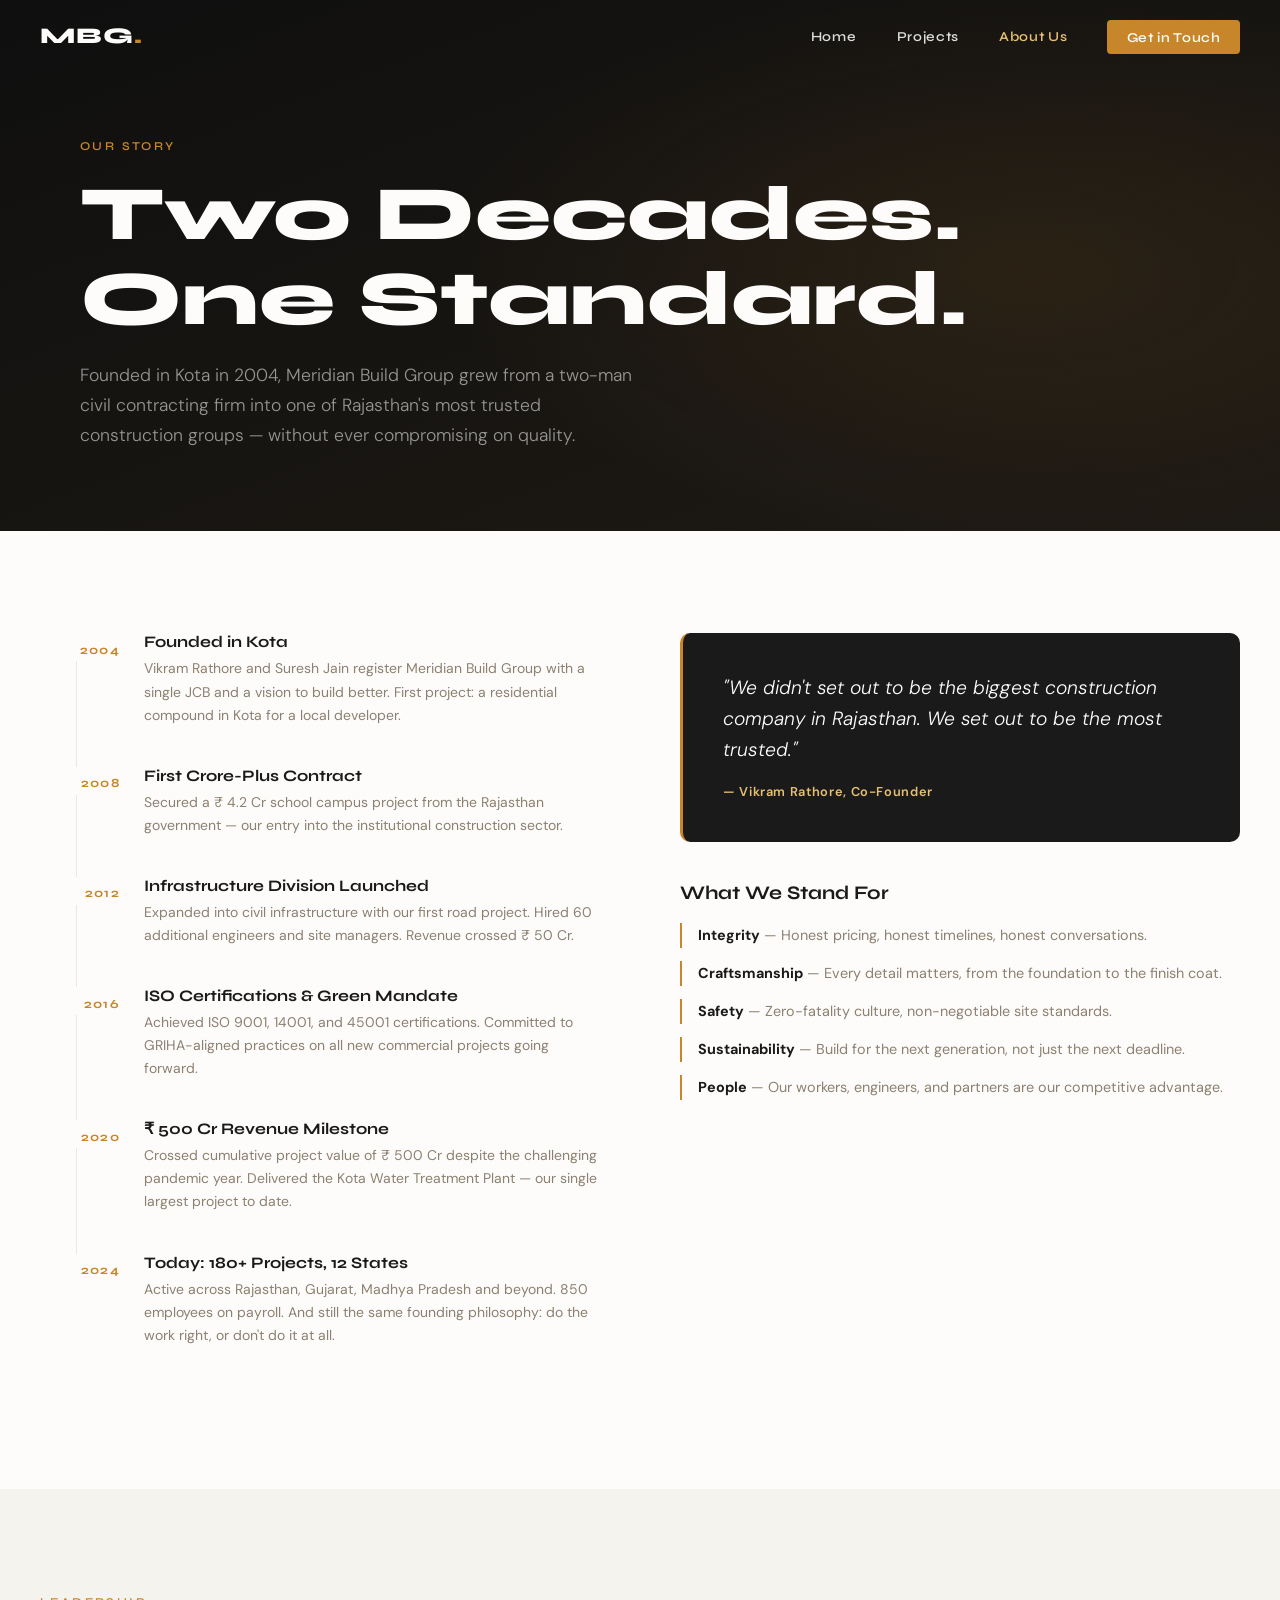
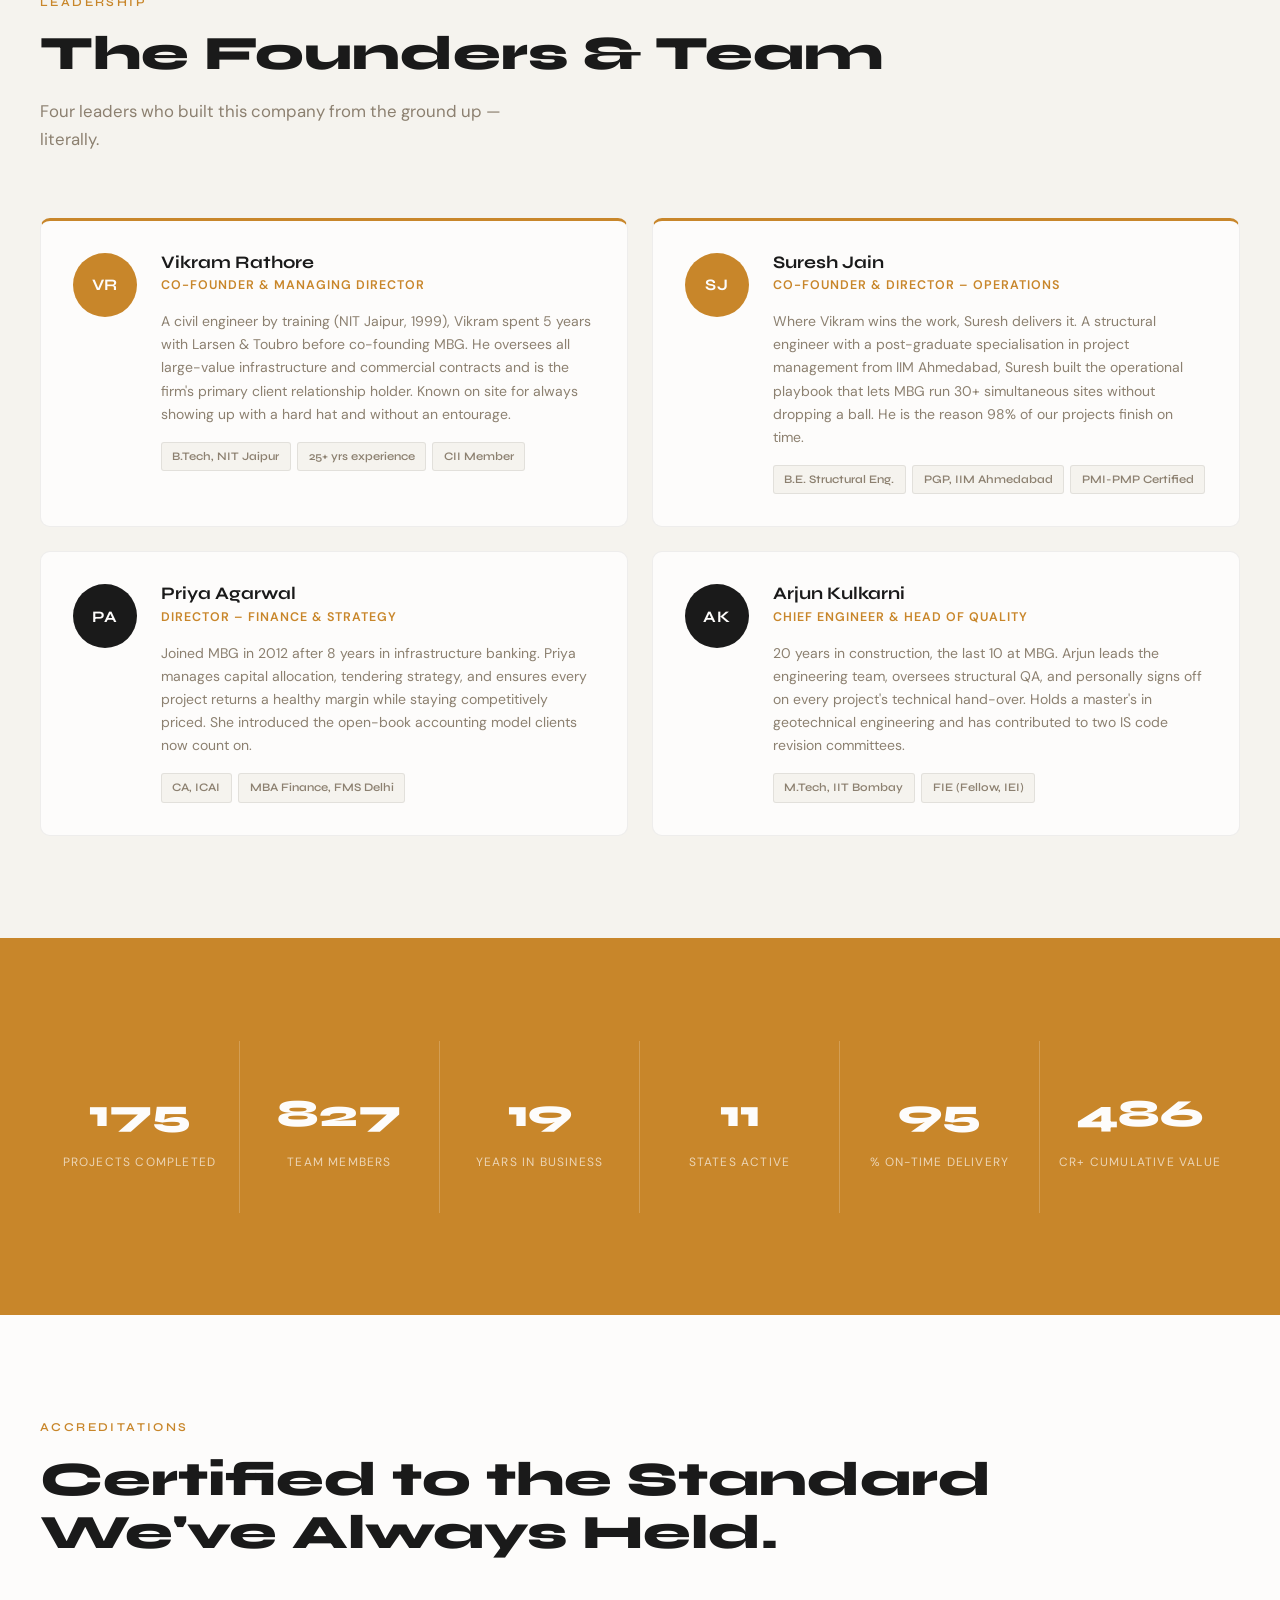
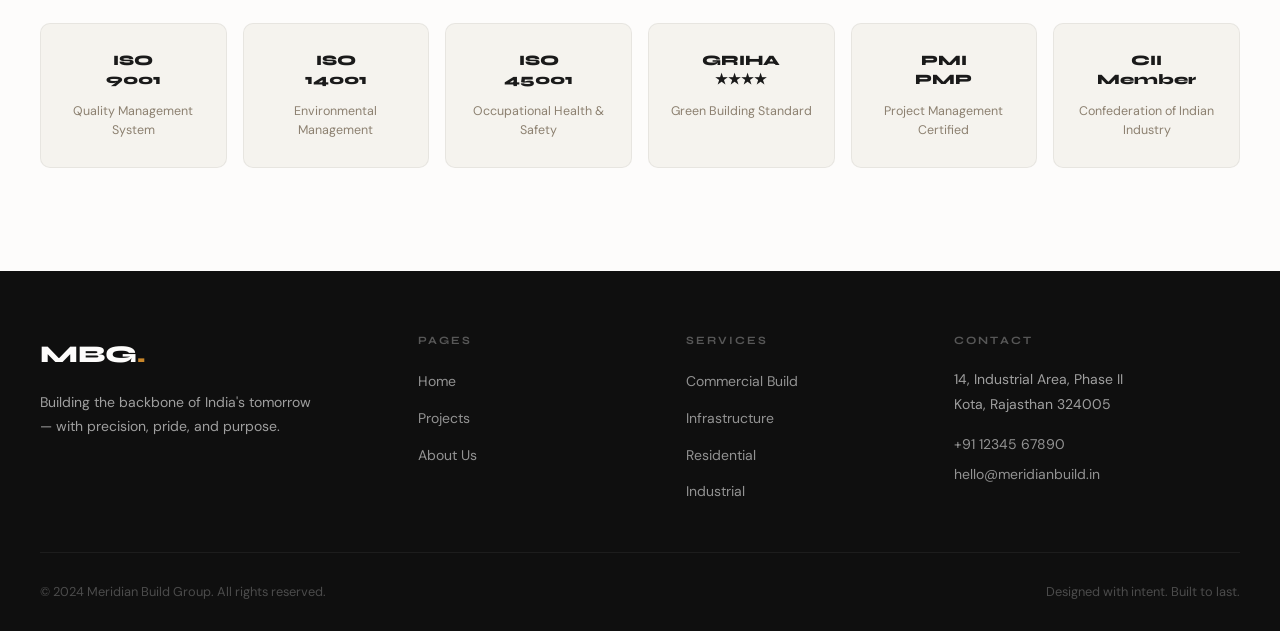
==== about.html @ 08bdb29d "initial commit" ====
<!DOCTYPE html>
<html lang="en">
<head>
  <meta charset="UTF-8" />
  <meta name="viewport" content="width=device-width, initial-scale=1.0" />
  <title>About Us — Meridian Build Group</title>
  <meta name="description" content="The story behind Meridian Build Group — our founders, our values, and two decades of building India's future." />
  <link rel="preconnect" href="https://fonts.googleapis.com">
  <link href="https://fonts.googleapis.com/css2?family=Syne:wght@400;600;700;800&family=DM+Sans:ital,wght@0,300;0,400;0,500;1,300&display=swap" rel="stylesheet">
  <link rel="stylesheet" href="css/style.css" />
</head>
<body>

  <!-- NAV -->
  <nav class="nav" id="nav">
    <a href="index.html" class="nav__logo">MBG<span>.</span></a>
    <button class="nav__toggle" id="navToggle" aria-label="Toggle menu">
      <span></span><span></span>
    </button>
    <ul class="nav__links" id="navLinks">
      <li><a href="index.html">Home</a></li>
      <li><a href="projects.html">Projects</a></li>
      <li><a href="about.html" class="active">About Us</a></li>
      <li><a href="index.html#contact" class="nav__cta">Get in Touch</a></li>
    </ul>
  </nav>

  <!-- PAGE HERO -->
  <section class="page-hero page-hero--about">
    <div class="container">
      <p class="page-hero__eyebrow">Our Story</p>
      <h1 class="page-hero__title">Two Decades.<br>One Standard.</h1>
      <p class="page-hero__sub">Founded in Kota in 2004, Meridian Build Group grew from a two-man civil contracting firm into one of Rajasthan's most trusted construction groups — without ever compromising on quality.</p>
    </div>
    <div class="page-hero__bg"></div>
  </section>

  <!-- STORY -->
  <section class="story section">
    <div class="container">
      <div class="story__inner">
        <div class="story__timeline">
          <div class="timeline-item">
            <div class="timeline-item__year">2004</div>
            <div class="timeline-item__content">
              <h4>Founded in Kota</h4>
              <p>Vikram Rathore and Suresh Jain register Meridian Build Group with a single JCB and a vision to build better. First project: a residential compound in Kota for a local developer.</p>
            </div>
          </div>
          <div class="timeline-item">
            <div class="timeline-item__year">2008</div>
            <div class="timeline-item__content">
              <h4>First Crore-Plus Contract</h4>
              <p>Secured a ₹ 4.2 Cr school campus project from the Rajasthan government — our entry into the institutional construction sector.</p>
            </div>
          </div>
          <div class="timeline-item">
            <div class="timeline-item__year">2012</div>
            <div class="timeline-item__content">
              <h4>Infrastructure Division Launched</h4>
              <p>Expanded into civil infrastructure with our first road project. Hired 60 additional engineers and site managers. Revenue crossed ₹ 50 Cr.</p>
            </div>
          </div>
          <div class="timeline-item">
            <div class="timeline-item__year">2016</div>
            <div class="timeline-item__content">
              <h4>ISO Certifications & Green Mandate</h4>
              <p>Achieved ISO 9001, 14001, and 45001 certifications. Committed to GRIHA-aligned practices on all new commercial projects going forward.</p>
            </div>
          </div>
          <div class="timeline-item">
            <div class="timeline-item__year">2020</div>
            <div class="timeline-item__content">
              <h4>₹ 500 Cr Revenue Milestone</h4>
              <p>Crossed cumulative project value of ₹ 500 Cr despite the challenging pandemic year. Delivered the Kota Water Treatment Plant — our single largest project to date.</p>
            </div>
          </div>
          <div class="timeline-item">
            <div class="timeline-item__year">2024</div>
            <div class="timeline-item__content">
              <h4>Today: 180+ Projects, 12 States</h4>
              <p>Active across Rajasthan, Gujarat, Madhya Pradesh and beyond. 850 employees on payroll. And still the same founding philosophy: do the work right, or don't do it at all.</p>
            </div>
          </div>
        </div>
        <div class="story__pull">
          <blockquote>
            "We didn't set out to be the biggest construction company in Rajasthan. We set out to be the most trusted."
            <footer>— Vikram Rathore, Co-Founder</footer>
          </blockquote>
          <div class="story__values">
            <h3>What We Stand For</h3>
            <ul>
              <li><strong>Integrity</strong> — Honest pricing, honest timelines, honest conversations.</li>
              <li><strong>Craftsmanship</strong> — Every detail matters, from the foundation to the finish coat.</li>
              <li><strong>Safety</strong> — Zero-fatality culture, non-negotiable site standards.</li>
              <li><strong>Sustainability</strong> — Build for the next generation, not just the next deadline.</li>
              <li><strong>People</strong> — Our workers, engineers, and partners are our competitive advantage.</li>
            </ul>
          </div>
        </div>
      </div>
    </div>
  </section>

  <!-- TEAM -->
  <section class="team section">
    <div class="container">
      <div class="section-head">
        <p class="section-label">Leadership</p>
        <h2 class="section-title">The Founders & Team</h2>
        <p class="section-desc">Four leaders who built this company from the ground up — literally.</p>
      </div>
      <div class="team__grid">

        <div class="team-card team-card--founder">
          <div class="team-card__avatar">
            <div class="avatar-placeholder">VR</div>
          </div>
          <div class="team-card__info">
            <h3>Vikram Rathore</h3>
            <span class="team-card__role">Co-Founder & Managing Director</span>
            <p>A civil engineer by training (NIT Jaipur, 1999), Vikram spent 5 years with Larsen & Toubro before co-founding MBG. He oversees all large-value infrastructure and commercial contracts and is the firm's primary client relationship holder. Known on site for always showing up with a hard hat and without an entourage.</p>
            <div class="team-card__quals">
              <span>B.Tech, NIT Jaipur</span>
              <span>25+ yrs experience</span>
              <span>CII Member</span>
            </div>
          </div>
        </div>

        <div class="team-card team-card--founder">
          <div class="team-card__avatar">
            <div class="avatar-placeholder">SJ</div>
          </div>
          <div class="team-card__info">
            <h3>Suresh Jain</h3>
            <span class="team-card__role">Co-Founder & Director – Operations</span>
            <p>Where Vikram wins the work, Suresh delivers it. A structural engineer with a post-graduate specialisation in project management from IIM Ahmedabad, Suresh built the operational playbook that lets MBG run 30+ simultaneous sites without dropping a ball. He is the reason 98% of our projects finish on time.</p>
            <div class="team-card__quals">
              <span>B.E. Structural Eng.</span>
              <span>PGP, IIM Ahmedabad</span>
              <span>PMI-PMP Certified</span>
            </div>
          </div>
        </div>

        <div class="team-card">
          <div class="team-card__avatar">
            <div class="avatar-placeholder">PA</div>
          </div>
          <div class="team-card__info">
            <h3>Priya Agarwal</h3>
            <span class="team-card__role">Director – Finance & Strategy</span>
            <p>Joined MBG in 2012 after 8 years in infrastructure banking. Priya manages capital allocation, tendering strategy, and ensures every project returns a healthy margin while staying competitively priced. She introduced the open-book accounting model clients now count on.</p>
            <div class="team-card__quals">
              <span>CA, ICAI</span>
              <span>MBA Finance, FMS Delhi</span>
            </div>
          </div>
        </div>

        <div class="team-card">
          <div class="team-card__avatar">
            <div class="avatar-placeholder">AK</div>
          </div>
          <div class="team-card__info">
            <h3>Arjun Kulkarni</h3>
            <span class="team-card__role">Chief Engineer & Head of Quality</span>
            <p>20 years in construction, the last 10 at MBG. Arjun leads the engineering team, oversees structural QA, and personally signs off on every project's technical hand-over. Holds a master's in geotechnical engineering and has contributed to two IS code revision committees.</p>
            <div class="team-card__quals">
              <span>M.Tech, IIT Bombay</span>
              <span>FIE (Fellow, IEI)</span>
            </div>
          </div>
        </div>

      </div>
    </div>
  </section>

  <!-- NUMBERS -->
  <section class="numbers section">
    <div class="container">
      <div class="numbers__grid">
        <div class="numbers__item">
          <div class="numbers__val" data-target="180">0</div>
          <div class="numbers__label">Projects Completed</div>
        </div>
        <div class="numbers__item">
          <div class="numbers__val" data-target="850">0</div>
          <div class="numbers__label">Team Members</div>
        </div>
        <div class="numbers__item">
          <div class="numbers__val" data-target="20">0</div>
          <div class="numbers__label">Years in Business</div>
        </div>
        <div class="numbers__item">
          <div class="numbers__val" data-target="12">0</div>
          <div class="numbers__label">States Active</div>
        </div>
        <div class="numbers__item">
          <div class="numbers__val" data-target="98">0</div>
          <div class="numbers__label">% On-Time Delivery</div>
        </div>
        <div class="numbers__item">
          <div class="numbers__val" data-target="500">0</div>
          <div class="numbers__label">Cr+ Cumulative Value</div>
        </div>
      </div>
    </div>
  </section>

  <!-- CERTIFICATIONS -->
  <section class="certs section">
    <div class="container">
      <div class="section-head">
        <p class="section-label">Accreditations</p>
        <h2 class="section-title">Certified to the Standard<br>We've Always Held.</h2>
      </div>
      <div class="certs__grid">
        <div class="cert-badge">
          <div class="cert-badge__icon">ISO<br>9001</div>
          <p>Quality Management System</p>
        </div>
        <div class="cert-badge">
          <div class="cert-badge__icon">ISO<br>14001</div>
          <p>Environmental Management</p>
        </div>
        <div class="cert-badge">
          <div class="cert-badge__icon">ISO<br>45001</div>
          <p>Occupational Health & Safety</p>
        </div>
        <div class="cert-badge">
          <div class="cert-badge__icon">GRIHA<br>★★★★</div>
          <p>Green Building Standard</p>
        </div>
        <div class="cert-badge">
          <div class="cert-badge__icon">PMI<br>PMP</div>
          <p>Project Management Certified</p>
        </div>
        <div class="cert-badge">
          <div class="cert-badge__icon">CII<br>Member</div>
          <p>Confederation of Indian Industry</p>
        </div>
      </div>
    </div>
  </section>

  <!-- FOOTER -->
  <footer class="footer">
    <div class="container">
      <div class="footer__top">
        <div class="footer__brand">
          <a href="index.html" class="footer__logo">MBG<span>.</span></a>
          <p>Building the backbone of India's tomorrow — with precision, pride, and purpose.</p>
        </div>
        <div class="footer__nav">
          <h5>Pages</h5>
          <ul>
            <li><a href="index.html">Home</a></li>
            <li><a href="projects.html">Projects</a></li>
            <li><a href="about.html">About Us</a></li>
          </ul>
        </div>
        <div class="footer__nav">
          <h5>Services</h5>
          <ul>
            <li><a href="#">Commercial Build</a></li>
            <li><a href="#">Infrastructure</a></li>
            <li><a href="#">Residential</a></li>
            <li><a href="#">Industrial</a></li>
          </ul>
        </div>
        <div class="footer__contact">
          <h5>Contact</h5>
          <p>14, Industrial Area, Phase II<br>Kota, Rajasthan 324005</p>
          <a href="tel:+911234567890">+91 12345 67890</a>
          <a href="mailto:hello@meridianbuild.in">hello@meridianbuild.in</a>
        </div>
      </div>
      <div class="footer__bottom">
        <p>© 2024 Meridian Build Group. All rights reserved.</p>
        <p>Designed with intent. Built to last.</p>
      </div>
    </div>
  </footer>

  <script src="js/main.js"></script>
</body>
</html>
---- css/style.css ----
/* ============================================================
   MERIDIAN BUILD GROUP — style.css
   Fonts: Syne (headings) + DM Sans (body)
   Palette: Charcoal #1A1A1A | Off-white #F5F3EE | Amber #C8862A | Stone #8C8070
   ============================================================ */

/* ── CSS VARIABLES ── */
:root {
  --black:      #0F0F0F;
  --charcoal:   #1A1A1A;
  --ink:        #2C2C2C;
  --stone:      #8C8070;
  --warm-mid:   #B8A898;
  --cream:      #F5F3EE;
  --white:      #FDFCFB;
  --amber:      #C8862A;
  --amber-dark: #A06818;
  --amber-lite: #E8C070;

  --font-head: 'Syne', sans-serif;
  --font-body: 'DM Sans', sans-serif;

  --radius:  4px;
  --radius-lg: 10px;
  --ease:    cubic-bezier(.25,.46,.45,.94);

  --nav-h: 72px;
  --max-w: 1280px;
  --gutter: clamp(1.25rem, 4vw, 2.5rem);
}

/* ── RESET & BASE ── */
*, *::before, *::after { box-sizing: border-box; margin: 0; padding: 0; }

html { scroll-behavior: smooth; font-size: 16px; }

body {
  font-family: var(--font-body);
  background: var(--cream);
  color: var(--charcoal);
  line-height: 1.7;
  font-weight: 400;
  overflow-x: hidden;
}

img { display: block; max-width: 100%; height: auto; }

a { text-decoration: none; color: inherit; }

ul { list-style: none; }

h1,h2,h3,h4,h5 {
  font-family: var(--font-head);
  line-height: 1.1;
  font-weight: 700;
}

/* ── UTILITY ── */
.container {
  max-width: var(--max-w);
  margin: 0 auto;
  padding: 0 var(--gutter);
}

.section {
  padding: clamp(4rem, 8vw, 7rem) 0;
}

.section-label {
  font-family: var(--font-head);
  font-size: .75rem;
  font-weight: 600;
  letter-spacing: .2em;
  text-transform: uppercase;
  color: var(--amber);
  margin-bottom: 1rem;
}

.section-head {
  margin-bottom: clamp(2.5rem, 5vw, 4rem);
}

.section-title {
  font-size: clamp(2rem, 4vw, 3rem);
  font-weight: 800;
  color: var(--charcoal);
}

.section-desc {
  margin-top: 1rem;
  font-size: 1.05rem;
  color: var(--stone);
  max-width: 520px;
}

/* ── BUTTONS ── */
.btn {
  display: inline-flex;
  align-items: center;
  gap: .5rem;
  font-family: var(--font-head);
  font-size: .875rem;
  font-weight: 600;
  letter-spacing: .05em;
  padding: .85rem 1.75rem;
  border-radius: var(--radius);
  border: 1.5px solid transparent;
  cursor: pointer;
  transition: all .25s var(--ease);
}

.btn--primary {
  background: var(--amber);
  color: var(--white);
  border-color: var(--amber);
}
.btn--primary:hover { background: var(--amber-dark); border-color: var(--amber-dark); transform: translateY(-2px); }

.btn--ghost {
  background: transparent;
  color: var(--charcoal);
  border-color: var(--charcoal);
}
.btn--ghost:hover { background: var(--charcoal); color: var(--white); }

.btn--outline {
  background: transparent;
  color: var(--amber);
  border-color: var(--amber);
}
.btn--outline:hover { background: var(--amber); color: var(--white); }

.btn--full { width: 100%; justify-content: center; }

/* ── NAV ── */
.nav {
  position: fixed;
  top: 0; left: 0; right: 0;
  z-index: 100;
  height: var(--nav-h);
  display: flex;
  align-items: center;
  justify-content: space-between;
  padding: 0 var(--gutter);
  background: transparent;
  transition: background .3s, box-shadow .3s;
}

.nav.scrolled {
  background: var(--white);
  box-shadow: 0 1px 0 rgba(0,0,0,.06);
}

.nav__logo {
  font-family: var(--font-head);
  font-size: 1.4rem;
  font-weight: 800;
  color: var(--white);
  letter-spacing: .04em;
  transition: color .3s;
}

.nav.scrolled .nav__logo { color: var(--charcoal); }

.nav__logo span { color: var(--amber); }

.nav__links {
  display: flex;
  align-items: center;
  gap: 2.5rem;
}

.nav__links a {
  font-family: var(--font-head);
  font-size: .85rem;
  font-weight: 600;
  letter-spacing: .05em;
  color: rgba(255,255,255,.85);
  transition: color .2s;
}

.nav__links a:hover,
.nav__links a.active { color: var(--amber-lite); }

.nav.scrolled .nav__links a { color: var(--stone); }
.nav.scrolled .nav__links a:hover,
.nav.scrolled .nav__links a.active { color: var(--amber); }

.nav__cta {
  background: var(--amber) !important;
  color: var(--white) !important;
  padding: .55rem 1.2rem;
  border-radius: var(--radius);
}
.nav__cta:hover { background: var(--amber-dark) !important; }

.nav__toggle {
  display: none;
  flex-direction: column;
  gap: 5px;
  background: none;
  border: none;
  cursor: pointer;
  padding: 4px;
}
.nav__toggle span {
  display: block;
  width: 24px;
  height: 2px;
  background: var(--white);
  transition: all .3s;
}
.nav.scrolled .nav__toggle span { background: var(--charcoal); }

/* ── HERO ── */
.hero {
  position: relative;
  min-height: 100svh;
  display: grid;
  place-items: center;
  background: var(--charcoal);
  overflow: hidden;
  padding: calc(var(--nav-h) + 2rem) var(--gutter) 6rem;
}

.hero__bg {
  position: absolute;
  inset: 0;
  background:
    radial-gradient(ellipse 80% 60% at 70% 40%, rgba(200,134,42,.12) 0%, transparent 70%),
    linear-gradient(160deg, #0F0F0F 0%, #1E1A14 60%, #0F0F0F 100%);
}

.hero__grid {
  position: absolute;
  inset: 0;
  background-image:
    linear-gradient(rgba(255,255,255,.03) 1px, transparent 1px),
    linear-gradient(90deg, rgba(255,255,255,.03) 1px, transparent 1px);
  background-size: 60px 60px;
  mask-image: linear-gradient(to bottom, transparent, rgba(0,0,0,.5) 30%, rgba(0,0,0,.5) 70%, transparent);
}

.hero__content {
  position: relative;
  z-index: 2;
  max-width: 820px;
  text-align: center;
}

.hero__eyebrow {
  font-family: var(--font-head);
  font-size: .75rem;
  letter-spacing: .25em;
  text-transform: uppercase;
  color: var(--amber);
  margin-bottom: 1.5rem;
  opacity: 0;
  animation: fadeUp .7s var(--ease) .2s forwards;
}

.hero__title {
  font-size: clamp(3rem, 8vw, 6.5rem);
  font-weight: 800;
  color: var(--white);
  line-height: 1.0;
  margin-bottom: 1.5rem;
  opacity: 0;
  animation: fadeUp .7s var(--ease) .4s forwards;
}

.hero__title em {
  font-style: italic;
  color: var(--amber-lite);
}

.hero__sub {
  font-size: clamp(1rem, 1.5vw, 1.2rem);
  color: rgba(255,255,255,.6);
  max-width: 580px;
  margin: 0 auto 2.5rem;
  font-weight: 300;
  opacity: 0;
  animation: fadeUp .7s var(--ease) .6s forwards;
}

.hero__actions {
  display: flex;
  gap: 1rem;
  justify-content: center;
  flex-wrap: wrap;
  opacity: 0;
  animation: fadeUp .7s var(--ease) .8s forwards;
}

.hero__stats {
  position: absolute;
  bottom: 0; left: 0; right: 0;
  display: grid;
  grid-template-columns: repeat(4, 1fr);
  border-top: 1px solid rgba(255,255,255,.08);
  z-index: 2;
  opacity: 0;
  animation: fadeUp .7s var(--ease) 1s forwards;
}

.stat {
  padding: 1.5rem var(--gutter);
  text-align: center;
  border-right: 1px solid rgba(255,255,255,.08);
}
.stat:last-child { border-right: none; }

.stat__num {
  display: block;
  font-family: var(--font-head);
  font-size: clamp(1.6rem, 3vw, 2.4rem);
  font-weight: 800;
  color: var(--amber-lite);
}

.stat__label {
  font-size: .75rem;
  color: rgba(255,255,255,.4);
  letter-spacing: .08em;
  text-transform: uppercase;
}

.hero__scroll {
  position: absolute;
  bottom: 5.5rem;
  right: var(--gutter);
  display: flex;
  flex-direction: column;
  align-items: center;
  gap: .75rem;
  z-index: 2;
  opacity: 0;
  animation: fadeIn 1s var(--ease) 1.5s forwards;
}

.hero__scroll span {
  font-size: .65rem;
  letter-spacing: .15em;
  text-transform: uppercase;
  color: rgba(255,255,255,.3);
  writing-mode: vertical-rl;
}

.hero__scroll-line {
  width: 1px;
  height: 60px;
  background: linear-gradient(to bottom, rgba(200,134,42,.6), transparent);
  animation: scrollPulse 2s ease-in-out infinite;
}

/* ── MARQUEE ── */
.marquee-strip {
  background: var(--amber);
  overflow: hidden;
  padding: .75rem 0;
}

.marquee-track {
  display: flex;
  gap: 2rem;
  white-space: nowrap;
  animation: marquee 25s linear infinite;
  font-family: var(--font-head);
  font-size: .8rem;
  font-weight: 600;
  letter-spacing: .12em;
  text-transform: uppercase;
  color: var(--white);
}

/* ── SERVICES ── */
.services { background: var(--white); }

.services__grid {
  display: grid;
  grid-template-columns: repeat(auto-fit, minmax(260px, 1fr));
  gap: 1.5px;
  background: rgba(0,0,0,.06);
  border: 1.5px solid rgba(0,0,0,.06);
  border-radius: var(--radius-lg);
  overflow: hidden;
}

.service-card {
  background: var(--white);
  padding: 2.5rem 2rem;
  position: relative;
  transition: background .25s;
}

.service-card:hover { background: var(--cream); }

.service-card__num {
  font-family: var(--font-head);
  font-size: .7rem;
  font-weight: 700;
  letter-spacing: .15em;
  color: var(--warm-mid);
  margin-bottom: 1.5rem;
}

.service-card__icon {
  width: 36px;
  height: 36px;
  color: var(--amber);
  margin-bottom: 1.25rem;
}

.service-card h3 {
  font-size: 1.1rem;
  font-weight: 700;
  margin-bottom: .75rem;
  color: var(--charcoal);
}

.service-card p {
  font-size: .9rem;
  color: var(--stone);
  line-height: 1.65;
}

/* ── FEATURED ── */
.featured { background: var(--cream); }

.featured__card {
  max-width: var(--max-w);
  margin: 0 auto;
  padding: 0 var(--gutter);
  display: grid;
  grid-template-columns: 1fr 1fr;
  gap: 4rem;
  align-items: center;
}

.featured__visual {
  border-radius: var(--radius-lg);
  overflow: hidden;
  aspect-ratio: 4/3;
}

.featured__img-placeholder {
  width: 100%;
  height: 100%;
  background: var(--charcoal);
  display: flex;
  align-items: center;
  justify-content: center;
  color: var(--amber);
}

.placeholder-inner {
  width: 70%;
  opacity: .8;
}

.featured__tag {
  font-family: var(--font-head);
  font-size: .72rem;
  font-weight: 600;
  letter-spacing: .15em;
  text-transform: uppercase;
  color: var(--amber);
  margin-bottom: 1rem;
}

.featured__name {
  font-size: clamp(1.6rem, 3vw, 2.4rem);
  font-weight: 800;
  color: var(--charcoal);
  margin-bottom: 1rem;
}

.featured__desc {
  color: var(--stone);
  font-size: .95rem;
  margin-bottom: 1.75rem;
}

.featured__meta {
  display: flex;
  gap: 2rem;
  margin-bottom: 2rem;
  padding-bottom: 1.75rem;
  border-bottom: 1px solid rgba(0,0,0,.08);
}

.featured__meta li {
  font-size: .85rem;
}

.featured__meta span {
  display: block;
  font-size: .7rem;
  text-transform: uppercase;
  letter-spacing: .12em;
  color: var(--warm-mid);
  margin-bottom: .2rem;
}

/* ── WHY US ── */
.why { background: var(--charcoal); }

.why .section-label { color: var(--amber); }
.why .section-title { color: var(--white); }

.why__inner {
  display: grid;
  grid-template-columns: 1fr 1fr;
  gap: 5rem;
  align-items: start;
}

.why__body {
  color: rgba(255,255,255,.6);
  margin: 1.5rem 0 2.5rem;
  font-size: 1rem;
  font-weight: 300;
}

.why-item {
  display: flex;
  gap: 1.25rem;
  padding: 1.5rem 0;
  border-bottom: 1px solid rgba(255,255,255,.07);
}

.why-item:last-child { border-bottom: none; }

.why-item__dot {
  width: 8px;
  height: 8px;
  border-radius: 50%;
  background: var(--amber);
  flex-shrink: 0;
  margin-top: .55rem;
}

.why-item h4 {
  font-size: 1rem;
  font-weight: 700;
  color: var(--white);
  margin-bottom: .4rem;
}

.why-item p {
  font-size: .88rem;
  color: rgba(255,255,255,.5);
  font-weight: 300;
}

/* ── TESTIMONIALS ── */
.testimonials { background: var(--white); }

.testimonials__grid {
  display: grid;
  grid-template-columns: 1.4fr 1fr 1fr;
  gap: 1.5rem;
  margin-top: 2.5rem;
}

.testi-card {
  background: var(--cream);
  border: 1px solid rgba(0,0,0,.06);
  border-radius: var(--radius-lg);
  padding: 2rem;
}

.testi-card p {
  font-size: .95rem;
  color: var(--charcoal);
  font-style: italic;
  margin-bottom: 1.5rem;
  line-height: 1.7;
}

.testi-card--large p { font-size: 1.1rem; }

.testi-card footer strong {
  display: block;
  font-family: var(--font-head);
  font-size: .9rem;
  font-weight: 700;
  color: var(--charcoal);
}

.testi-card footer span {
  font-size: .8rem;
  color: var(--stone);
}

/* ── CONTACT CTA ── */
.contact-cta {
  background: var(--cream);
  border-top: 1px solid rgba(0,0,0,.06);
}

.contact-cta__inner {
  display: grid;
  grid-template-columns: 1fr 1.2fr;
  gap: 5rem;
  align-items: start;
}

.contact-cta__text h2 {
  font-size: clamp(2rem, 4vw, 3rem);
  font-weight: 800;
  margin-bottom: 1rem;
}

.contact-cta__text p {
  color: var(--stone);
  margin-top: 1rem;
}

.contact-cta__form {
  display: flex;
  flex-direction: column;
  gap: .85rem;
}

.form-row {
  display: grid;
  grid-template-columns: 1fr 1fr;
  gap: .85rem;
}

input, textarea {
  font-family: var(--font-body);
  font-size: .9rem;
  color: var(--charcoal);
  background: var(--white);
  border: 1.5px solid rgba(0,0,0,.1);
  border-radius: var(--radius);
  padding: .85rem 1rem;
  width: 100%;
  transition: border-color .2s;
  resize: vertical;
}

input::placeholder, textarea::placeholder { color: var(--warm-mid); }

input:focus, textarea:focus {
  outline: none;
  border-color: var(--amber);
}

/* ── FOOTER ── */
.footer {
  background: var(--black);
  color: rgba(255,255,255,.6);
}

.footer__top {
  display: grid;
  grid-template-columns: 1.5fr 1fr 1fr 1.3fr;
  gap: 3rem;
  padding: 4rem 0 3rem;
  border-bottom: 1px solid rgba(255,255,255,.06);
}

.footer__logo {
  font-family: var(--font-head);
  font-size: 1.5rem;
  font-weight: 800;
  color: var(--white);
  display: block;
  margin-bottom: 1rem;
}

.footer__logo span { color: var(--amber); }

.footer__brand p {
  font-size: .875rem;
  line-height: 1.7;
  max-width: 280px;
}

.footer__nav h5,
.footer__contact h5 {
  font-family: var(--font-head);
  font-size: .7rem;
  font-weight: 700;
  letter-spacing: .18em;
  text-transform: uppercase;
  color: rgba(255,255,255,.3);
  margin-bottom: 1.25rem;
}

.footer__nav ul { display: flex; flex-direction: column; gap: .6rem; }

.footer__nav a {
  font-size: .875rem;
  color: rgba(255,255,255,.55);
  transition: color .2s;
}
.footer__nav a:hover { color: var(--amber-lite); }

.footer__contact p {
  font-size: .875rem;
  line-height: 1.8;
  margin-bottom: 1rem;
}

.footer__contact a {
  display: block;
  font-size: .875rem;
  color: rgba(255,255,255,.55);
  transition: color .2s;
  margin-bottom: .35rem;
}
.footer__contact a:hover { color: var(--amber-lite); }

.footer__bottom {
  display: flex;
  justify-content: space-between;
  padding: 1.75rem 0;
  font-size: .8rem;
  color: rgba(255,255,255,.25);
}

/* ── PAGE HERO ── */
.page-hero {
  position: relative;
  padding: calc(var(--nav-h) + 4rem) var(--gutter) 5rem;
  background: var(--charcoal);
  overflow: hidden;
}

.page-hero__bg {
  position: absolute;
  inset: 0;
  background:
    radial-gradient(ellipse 70% 80% at 80% 50%, rgba(200,134,42,.1) 0%, transparent 65%),
    linear-gradient(160deg, #0F0F0F 0%, #1E1A14 100%);
}

.page-hero .container { position: relative; z-index: 2; }

.page-hero__eyebrow {
  font-family: var(--font-head);
  font-size: .75rem;
  font-weight: 600;
  letter-spacing: .2em;
  text-transform: uppercase;
  color: var(--amber);
  margin-bottom: 1rem;
}

.page-hero__title {
  font-size: clamp(2.5rem, 6vw, 5rem);
  font-weight: 800;
  color: var(--white);
  margin-bottom: 1.25rem;
}

.page-hero__sub {
  font-size: 1.1rem;
  color: rgba(255,255,255,.55);
  max-width: 560px;
  font-weight: 300;
}

/* ── PROJECTS FILTER ── */
.filter-bar {
  display: flex;
  flex-wrap: wrap;
  gap: .6rem;
  margin-bottom: 3rem;
}

.filter-btn {
  font-family: var(--font-head);
  font-size: .78rem;
  font-weight: 600;
  letter-spacing: .08em;
  text-transform: uppercase;
  padding: .55rem 1.25rem;
  border-radius: 50px;
  border: 1.5px solid rgba(0,0,0,.12);
  background: transparent;
  color: var(--stone);
  cursor: pointer;
  transition: all .2s;
}

.filter-btn:hover { border-color: var(--amber); color: var(--amber); }

.filter-btn.active {
  background: var(--amber);
  border-color: var(--amber);
  color: var(--white);
}

/* ── PROJECT GRID ── */
.projects-grid {
  display: grid;
  grid-template-columns: repeat(3, 1fr);
  gap: 1.5rem;
}

.proj-card--wide {
  grid-column: span 2;
}

.proj-card {
  background: var(--white);
  border-radius: var(--radius-lg);
  overflow: hidden;
  border: 1px solid rgba(0,0,0,.06);
  transition: transform .3s var(--ease), box-shadow .3s;
}

.proj-card:hover {
  transform: translateY(-6px);
  box-shadow: 0 20px 50px rgba(0,0,0,.1);
}

.proj-card.hidden { display: none; }

.proj-card__img {
  position: relative;
  aspect-ratio: 16/10;
  overflow: hidden;
}

.proj-card--wide .proj-card__img { aspect-ratio: 21/9; }

.proj-placeholder {
  width: 100%;
  height: 100%;
  display: flex;
  align-items: center;
  justify-content: center;
}

.proj-placeholder--1 { background: #1A1A2E; color: #6B8CFF; }
.proj-placeholder--2 { background: #0D2137; color: #48A9A6; }
.proj-placeholder--3 { background: #2D1B0E; color: #E8945A; }
.proj-placeholder--4 { background: #151515; color: #C8862A; }
.proj-placeholder--5 { background: #1A1209; color: #D4AC4A; }
.proj-placeholder--6 { background: #0A1628; color: #5FA8D3; }
.proj-placeholder--7 { background: #1E0A0A; color: #E07070; }
.proj-placeholder--8 { background: #0F1A0F; color: #6BBF6B; }

.proj-placeholder svg { width: 75%; height: auto; }

.proj-card__overlay {
  position: absolute;
  top: 1rem; left: 1rem;
}

.proj-card__tag {
  font-family: var(--font-head);
  font-size: .68rem;
  font-weight: 700;
  letter-spacing: .12em;
  text-transform: uppercase;
  background: rgba(0,0,0,.55);
  color: var(--white);
  padding: .3rem .75rem;
  border-radius: 50px;
  backdrop-filter: blur(8px);
}

.proj-card__body {
  padding: 1.5rem;
}

.proj-card__meta {
  font-size: .75rem;
  color: var(--warm-mid);
  letter-spacing: .06em;
  margin-bottom: .5rem;
}

.proj-card__body h3 {
  font-size: 1.05rem;
  font-weight: 700;
  margin-bottom: .6rem;
  color: var(--charcoal);
}

.proj-card__body p {
  font-size: .875rem;
  color: var(--stone);
  line-height: 1.6;
  margin-bottom: 1rem;
}

.proj-card__details {
  display: flex;
  gap: 1rem;
  flex-wrap: wrap;
}

.proj-card__details span {
  font-family: var(--font-head);
  font-size: .72rem;
  font-weight: 600;
  letter-spacing: .06em;
  color: var(--amber);
  background: rgba(200,134,42,.08);
  padding: .25rem .65rem;
  border-radius: 3px;
}

.projects-more {
  display: flex;
  justify-content: space-between;
  align-items: center;
  margin-top: 3rem;
  padding-top: 2.5rem;
  border-top: 1px solid rgba(0,0,0,.08);
  flex-wrap: wrap;
  gap: 1rem;
}

.projects-count {
  font-size: .9rem;
  color: var(--stone);
}

/* ── ABOUT PAGE ── */
.story { background: var(--white); }

.story__inner {
  display: grid;
  grid-template-columns: 1fr 1fr;
  gap: 5rem;
  align-items: start;
}

.timeline-item {
  display: grid;
  grid-template-columns: 80px 1fr;
  gap: 1.5rem;
  padding-bottom: 2.5rem;
  position: relative;
}

.timeline-item::before {
  content: '';
  position: absolute;
  left: 36px;
  top: 28px;
  bottom: 0;
  width: 1px;
  background: rgba(0,0,0,.08);
}

.timeline-item:last-child::before { display: none; }

.timeline-item__year {
  font-family: var(--font-head);
  font-size: .78rem;
  font-weight: 700;
  letter-spacing: .1em;
  color: var(--amber);
  padding-top: .35rem;
  text-align: right;
}

.timeline-item__content h4 {
  font-size: 1rem;
  font-weight: 700;
  margin-bottom: .4rem;
  color: var(--charcoal);
}

.timeline-item__content p {
  font-size: .875rem;
  color: var(--stone);
  line-height: 1.65;
}

.story__pull blockquote {
  background: var(--charcoal);
  color: var(--white);
  font-size: 1.2rem;
  font-style: italic;
  font-weight: 300;
  line-height: 1.6;
  padding: 2.5rem;
  border-radius: var(--radius-lg);
  margin-bottom: 2.5rem;
  border-left: 3px solid var(--amber);
}

.story__pull blockquote footer {
  margin-top: 1rem;
  font-size: .8rem;
  font-style: normal;
  color: var(--amber-lite);
  font-weight: 600;
  letter-spacing: .05em;
}

.story__values h3 {
  font-size: 1.2rem;
  font-weight: 700;
  margin-bottom: 1.25rem;
  color: var(--charcoal);
}

.story__values ul { display: flex; flex-direction: column; gap: .85rem; }

.story__values li {
  font-size: .9rem;
  color: var(--stone);
  padding-left: 1rem;
  border-left: 2px solid var(--amber);
}

.story__values strong { color: var(--charcoal); }

/* ── TEAM ── */
.team { background: var(--cream); }

.team__grid {
  display: grid;
  grid-template-columns: 1fr 1fr;
  gap: 1.5rem;
}

.team-card {
  background: var(--white);
  border: 1px solid rgba(0,0,0,.06);
  border-radius: var(--radius-lg);
  padding: 2rem;
  display: flex;
  gap: 1.5rem;
  align-items: flex-start;
  transition: box-shadow .3s;
}

.team-card:hover {
  box-shadow: 0 10px 40px rgba(0,0,0,.07);
}

.team-card--founder {
  border-top: 3px solid var(--amber);
}

.team-card__avatar {
  flex-shrink: 0;
}

.avatar-placeholder {
  width: 64px;
  height: 64px;
  border-radius: 50%;
  background: var(--charcoal);
  color: var(--white);
  font-family: var(--font-head);
  font-size: 1rem;
  font-weight: 700;
  display: flex;
  align-items: center;
  justify-content: center;
  letter-spacing: .05em;
}

.team-card--founder .avatar-placeholder {
  background: var(--amber);
}

.team-card__info h3 {
  font-size: 1.1rem;
  font-weight: 700;
  color: var(--charcoal);
  margin-bottom: .2rem;
}

.team-card__role {
  font-size: .78rem;
  font-weight: 600;
  letter-spacing: .08em;
  text-transform: uppercase;
  color: var(--amber);
  display: block;
  margin-bottom: .85rem;
}

.team-card__info p {
  font-size: .875rem;
  color: var(--stone);
  line-height: 1.65;
  margin-bottom: 1rem;
}

.team-card__quals {
  display: flex;
  flex-wrap: wrap;
  gap: .4rem;
}

.team-card__quals span {
  font-size: .72rem;
  font-family: var(--font-head);
  font-weight: 600;
  padding: .25rem .65rem;
  background: var(--cream);
  border: 1px solid rgba(0,0,0,.08);
  border-radius: 3px;
  color: var(--stone);
}

/* ── NUMBERS ── */
.numbers {
  background: var(--amber);
}

.numbers__grid {
  display: grid;
  grid-template-columns: repeat(6, 1fr);
  gap: 0;
}

.numbers__item {
  text-align: center;
  padding: 2.5rem 1rem;
  border-right: 1px solid rgba(255,255,255,.2);
}

.numbers__item:last-child { border-right: none; }

.numbers__val {
  font-family: var(--font-head);
  font-size: clamp(2rem, 3vw, 2.8rem);
  font-weight: 800;
  color: var(--white);
  display: block;
  margin-bottom: .4rem;
}

.numbers__label {
  font-size: .75rem;
  letter-spacing: .1em;
  text-transform: uppercase;
  color: rgba(255,255,255,.65);
}

/* ── CERTIFICATIONS ── */
.certs { background: var(--white); }

.certs__grid {
  display: grid;
  grid-template-columns: repeat(6, 1fr);
  gap: 1rem;
  margin-top: 3rem;
}

.cert-badge {
  background: var(--cream);
  border: 1px solid rgba(0,0,0,.06);
  border-radius: var(--radius-lg);
  padding: 1.75rem 1rem;
  text-align: center;
}

.cert-badge__icon {
  font-family: var(--font-head);
  font-size: .9rem;
  font-weight: 800;
  color: var(--charcoal);
  line-height: 1.3;
  margin-bottom: .75rem;
}

.cert-badge p {
  font-size: .78rem;
  color: var(--stone);
  line-height: 1.5;
}

/* ── ANIMATIONS ── */
@keyframes fadeUp {
  from { opacity: 0; transform: translateY(24px); }
  to   { opacity: 1; transform: translateY(0); }
}

@keyframes fadeIn {
  from { opacity: 0; }
  to   { opacity: 1; }
}

@keyframes marquee {
  from { transform: translateX(0); }
  to   { transform: translateX(-50%); }
}

@keyframes scrollPulse {
  0%, 100% { opacity: 1; transform: scaleY(1); transform-origin: top; }
  50% { opacity: .4; transform: scaleY(.5); transform-origin: top; }
}

/* ── SCROLL REVEAL ── */
.reveal {
  opacity: 0;
  transform: translateY(30px);
  transition: opacity .65s var(--ease), transform .65s var(--ease);
}

.reveal.visible {
  opacity: 1;
  transform: translateY(0);
}

/* ── RESPONSIVE ── */
@media (max-width: 1100px) {
  .hero__stats { grid-template-columns: repeat(4, 1fr); }
  .testimonials__grid { grid-template-columns: 1fr 1fr; }
  .testimonials__grid .testi-card:last-child { display: none; }
  .footer__top { grid-template-columns: 1fr 1fr; gap: 2rem; }
  .numbers__grid { grid-template-columns: repeat(3, 1fr); }
  .numbers__item:nth-child(3) { border-right: none; }
  .certs__grid { grid-template-columns: repeat(3, 1fr); }
}

@media (max-width: 900px) {
  .featured__card { grid-template-columns: 1fr; gap: 2rem; }
  .why__inner { grid-template-columns: 1fr; gap: 3rem; }
  .contact-cta__inner { grid-template-columns: 1fr; gap: 2.5rem; }
  .projects-grid { grid-template-columns: 1fr 1fr; }
  .proj-card--wide { grid-column: span 2; }
  .story__inner { grid-template-columns: 1fr; }
  .team__grid { grid-template-columns: 1fr; }
  .page-hero--about .page-hero__title { font-size: clamp(2.2rem, 5vw, 3.5rem); }
}

@media (max-width: 700px) {
  .nav__links {
    position: fixed;
    top: var(--nav-h); left: 0; right: 0;
    background: var(--charcoal);
    flex-direction: column;
    align-items: flex-start;
    padding: 2rem var(--gutter);
    gap: 1.5rem;
    transform: translateY(-110%);
    opacity: 0;
    transition: transform .3s var(--ease), opacity .3s;
    pointer-events: none;
  }

  .nav__links.open {
    transform: translateY(0);
    opacity: 1;
    pointer-events: all;
  }

  .nav__links a { color: rgba(255,255,255,.8) !important; font-size: 1rem; }
  .nav__links a.active { color: var(--amber-lite) !important; }
  .nav__cta { background: var(--amber) !important; padding: .65rem 1.5rem; }

  .nav__toggle { display: flex; }

  .hero__stats {
    grid-template-columns: 1fr 1fr;
    position: relative;
    bottom: auto;
    margin-top: 3rem;
    border: 1px solid rgba(255,255,255,.08);
    border-radius: var(--radius-lg);
  }

  .stat { border: none; border-bottom: 1px solid rgba(255,255,255,.06); }
  .stat:nth-child(odd) { border-right: 1px solid rgba(255,255,255,.06); }

  .testimonials__grid { grid-template-columns: 1fr; }
  .testimonials__grid .testi-card:last-child { display: block; }

  .projects-grid { grid-template-columns: 1fr; }
  .proj-card--wide { grid-column: span 1; }
  .proj-card--wide .proj-card__img { aspect-ratio: 16/10; }

  .footer__top { grid-template-columns: 1fr; }
  .footer__bottom { flex-direction: column; gap: .5rem; text-align: center; }

  .numbers__grid { grid-template-columns: repeat(2, 1fr); }
  .numbers__item { border-bottom: 1px solid rgba(255,255,255,.1); }
  .numbers__item:nth-child(odd) { border-right: 1px solid rgba(255,255,255,.2) !important; }
  .numbers__item:nth-child(even) { border-right: none !important; }

  .certs__grid { grid-template-columns: repeat(2, 1fr); }

  .form-row { grid-template-columns: 1fr; }

  .hero__scroll { display: none; }
}
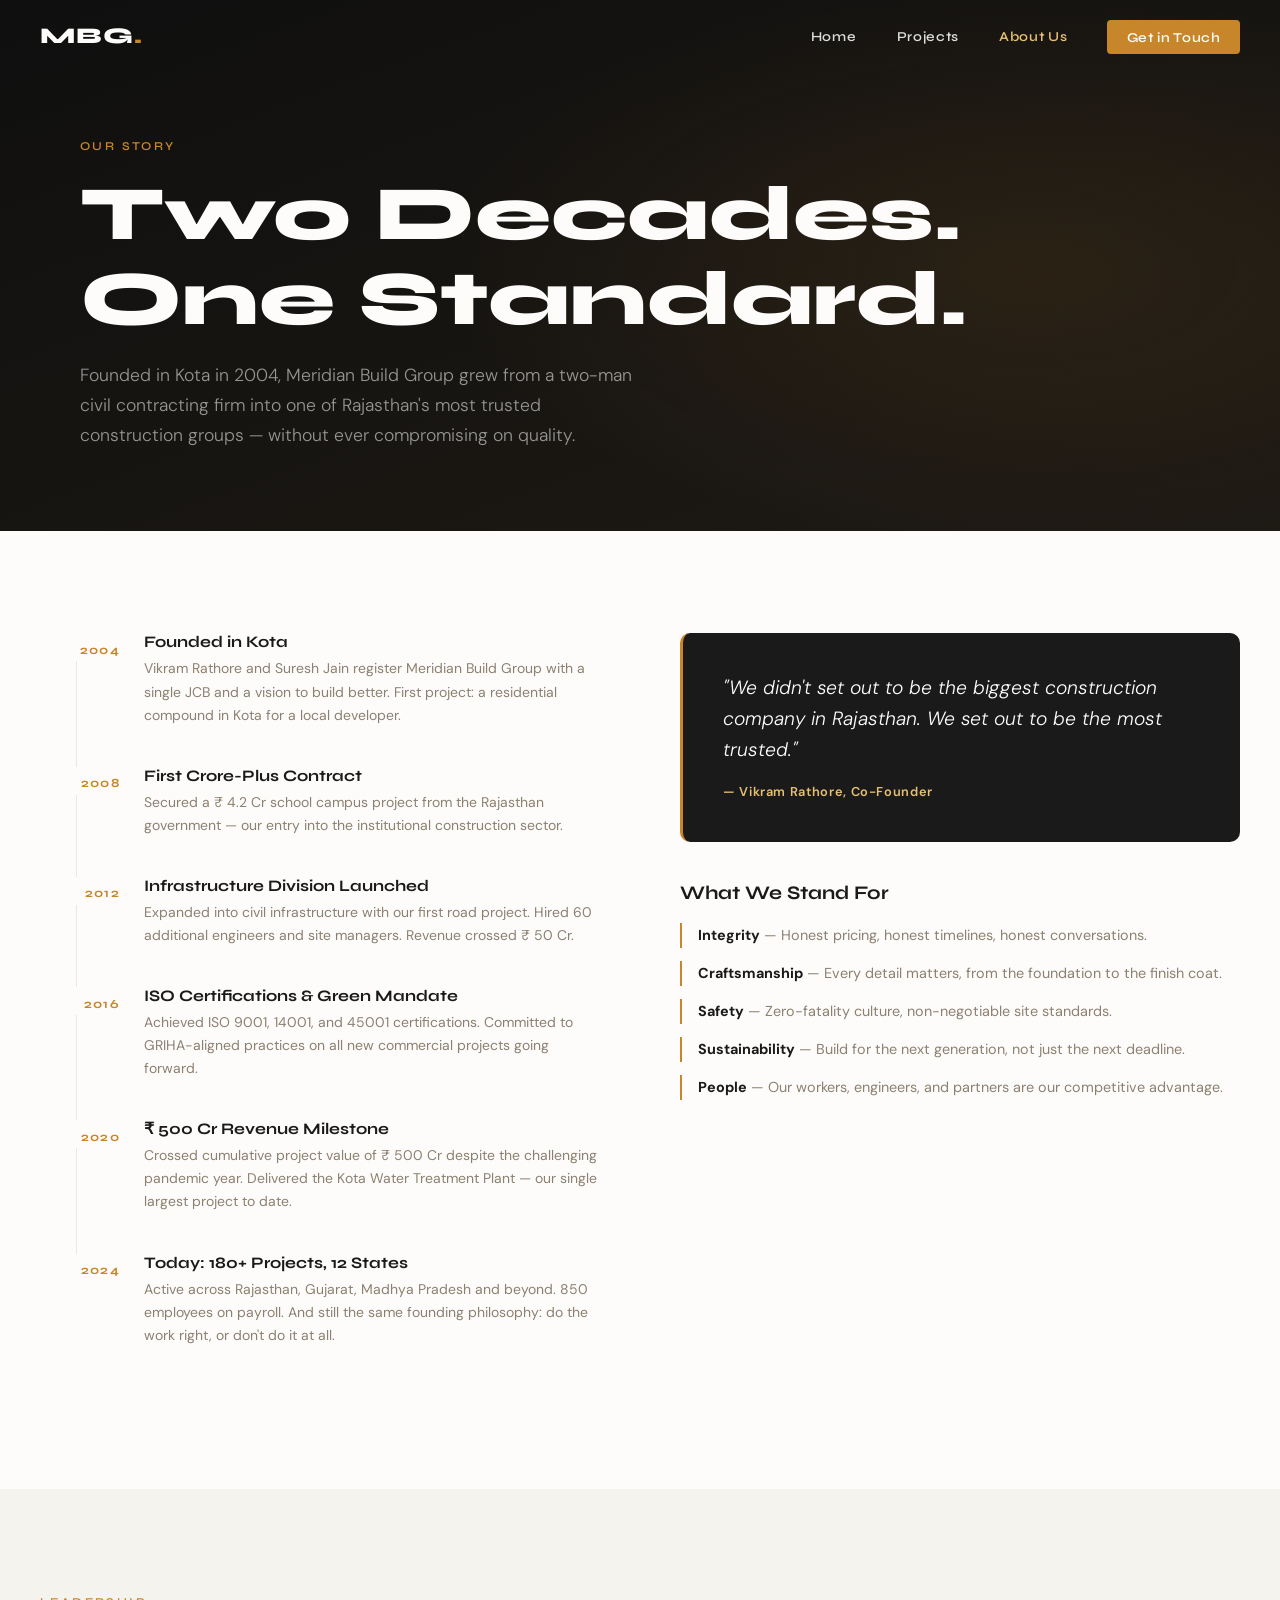
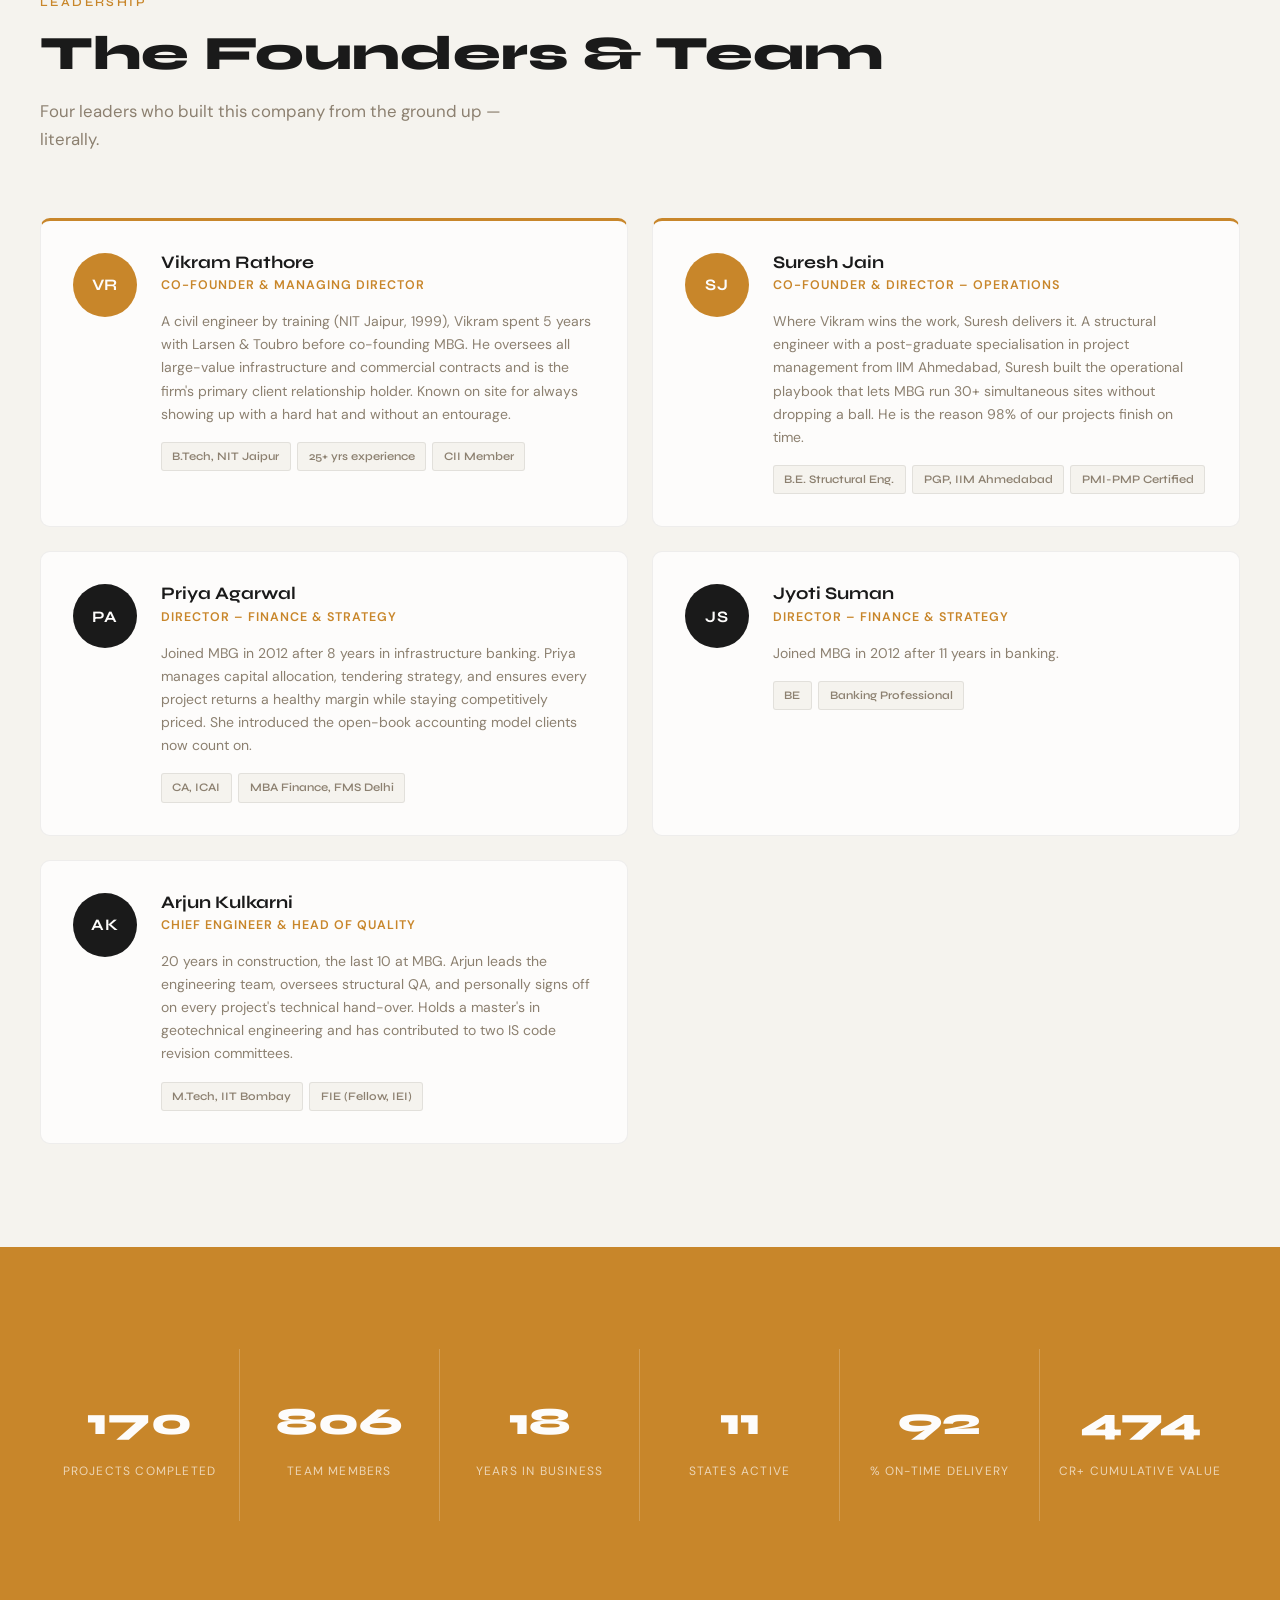
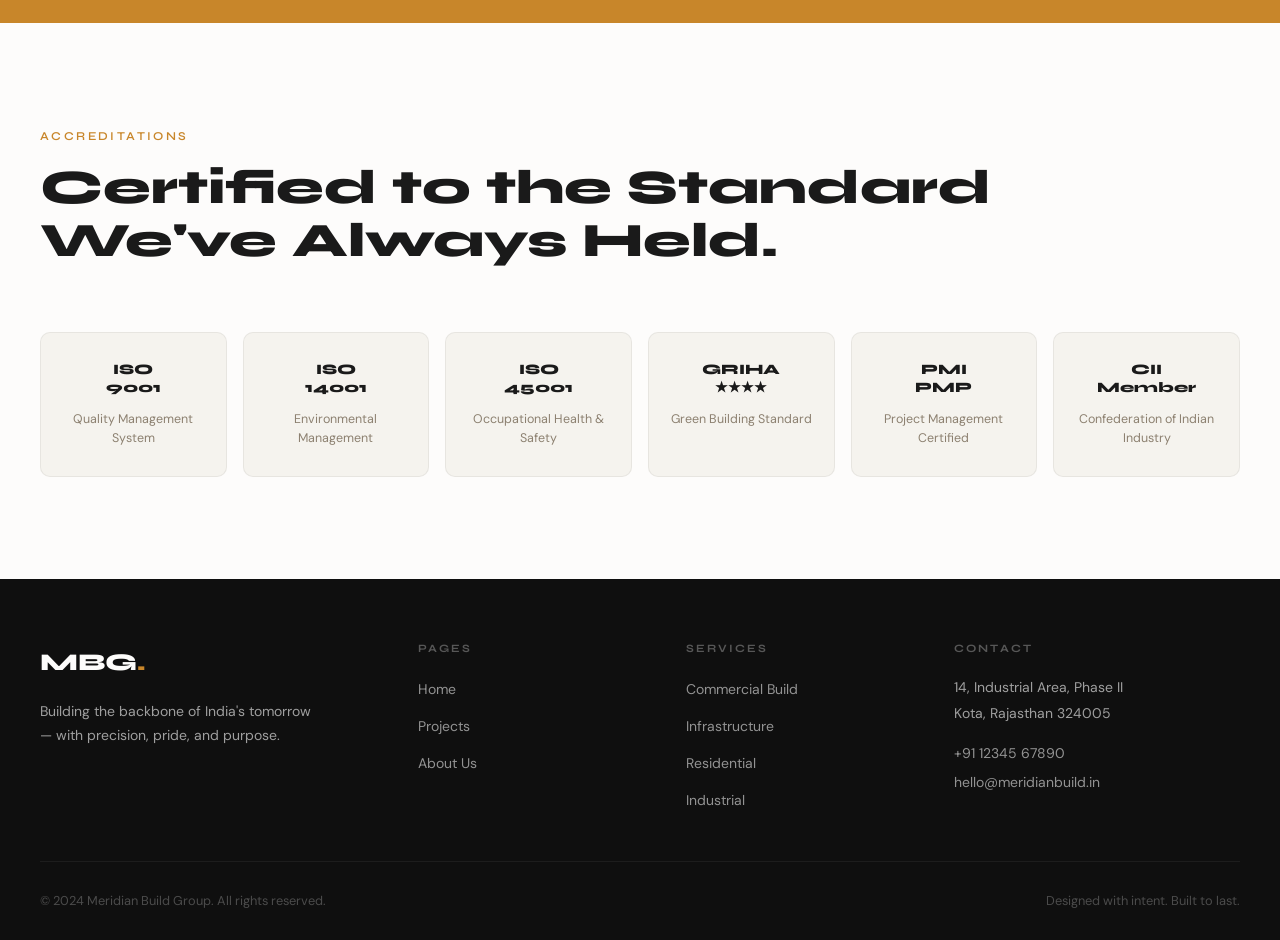
==== commit 0e97d857: "initial commit" ====
--- a/about.html
+++ b/about.html
@@ -160,6 +160,31 @@
           </div>
         </div>
 
+
+
+
+
+
+        <div class="team-card">
+          <div class="team-card__avatar">
+            <div class="avatar-placeholder">JS</div>
+          </div>
+          <div class="team-card__info">
+            <h3>Jyoti Suman</h3>
+            <span class="team-card__role">Director – Finance & Strategy</span>
+            <p>Joined MBG in 2012 after 11 years in  banking. </p>
+            <div class="team-card__quals">
+              <span>BE</span>
+              <span>Banking Professional</span>
+            </div>
+          </div>
+        </div>
+
+
+
+
+
+        
         <div class="team-card">
           <div class="team-card__avatar">
             <div class="avatar-placeholder">AK</div>
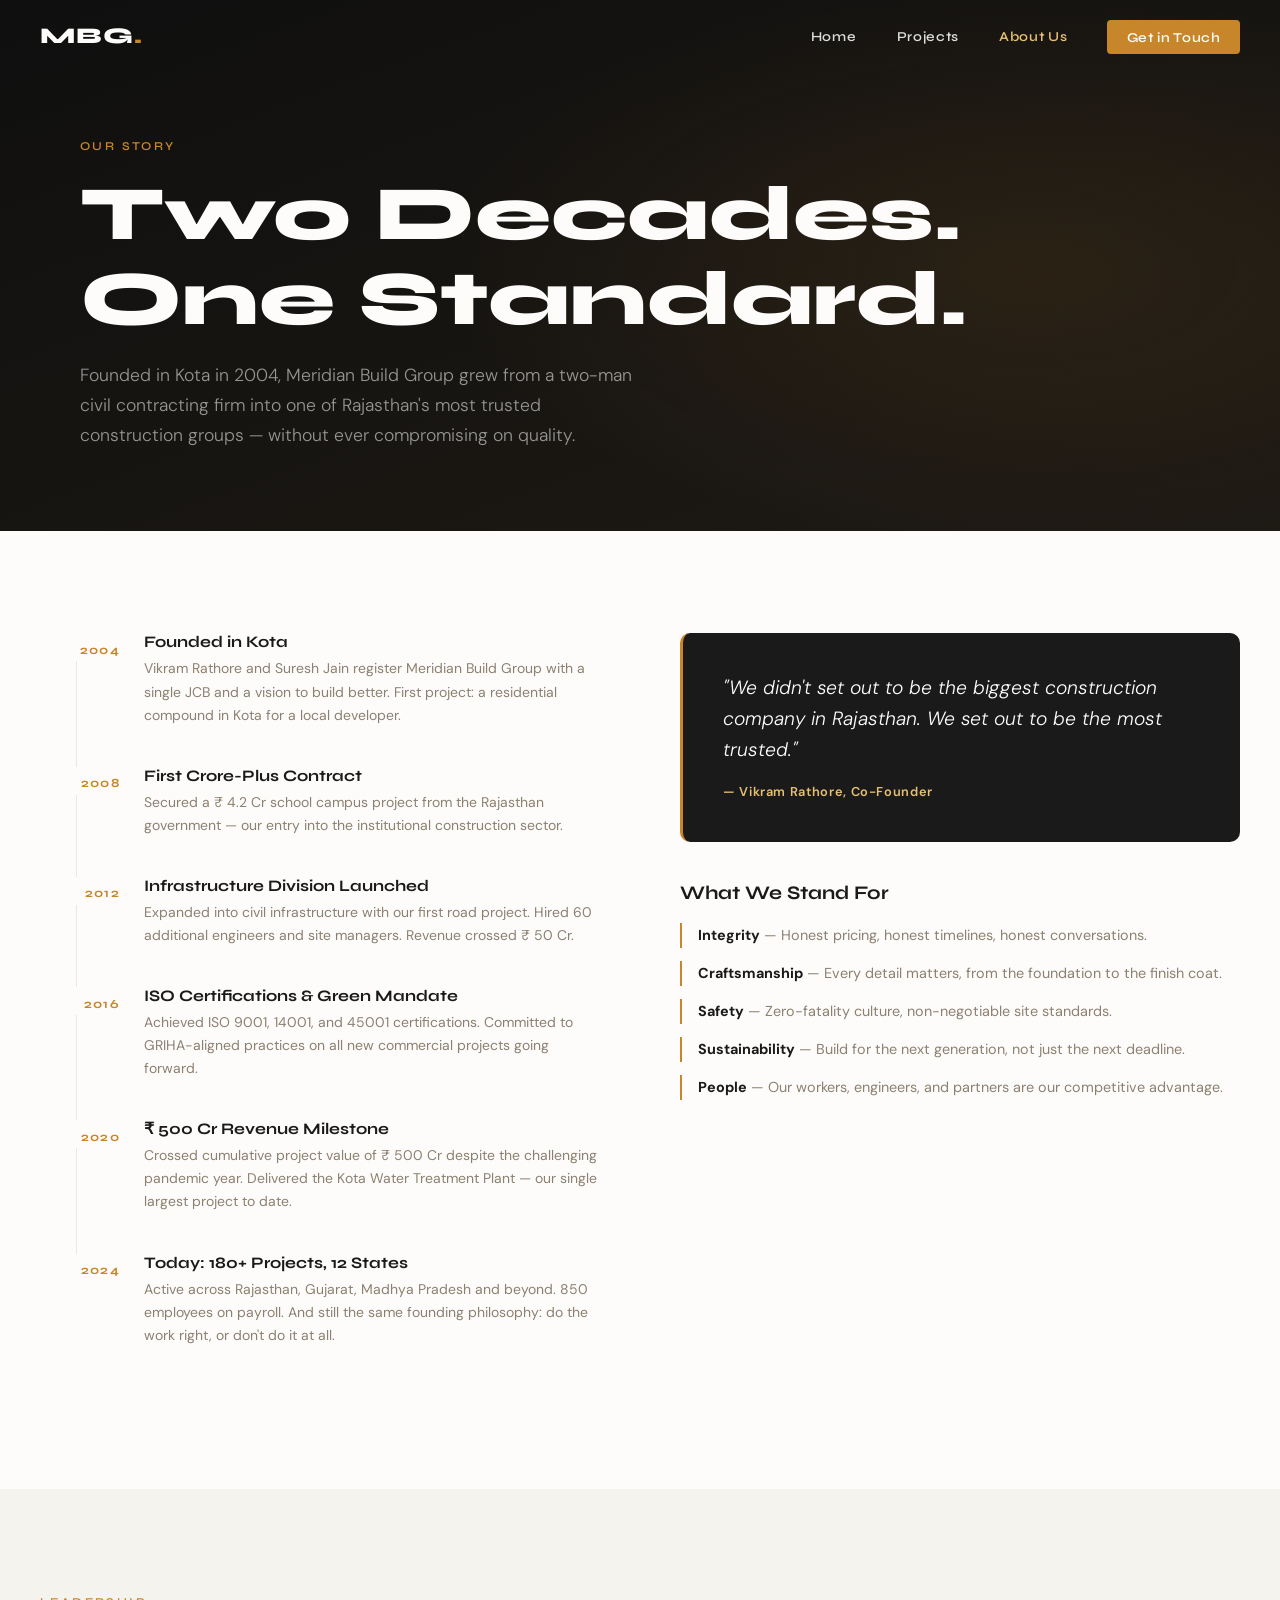
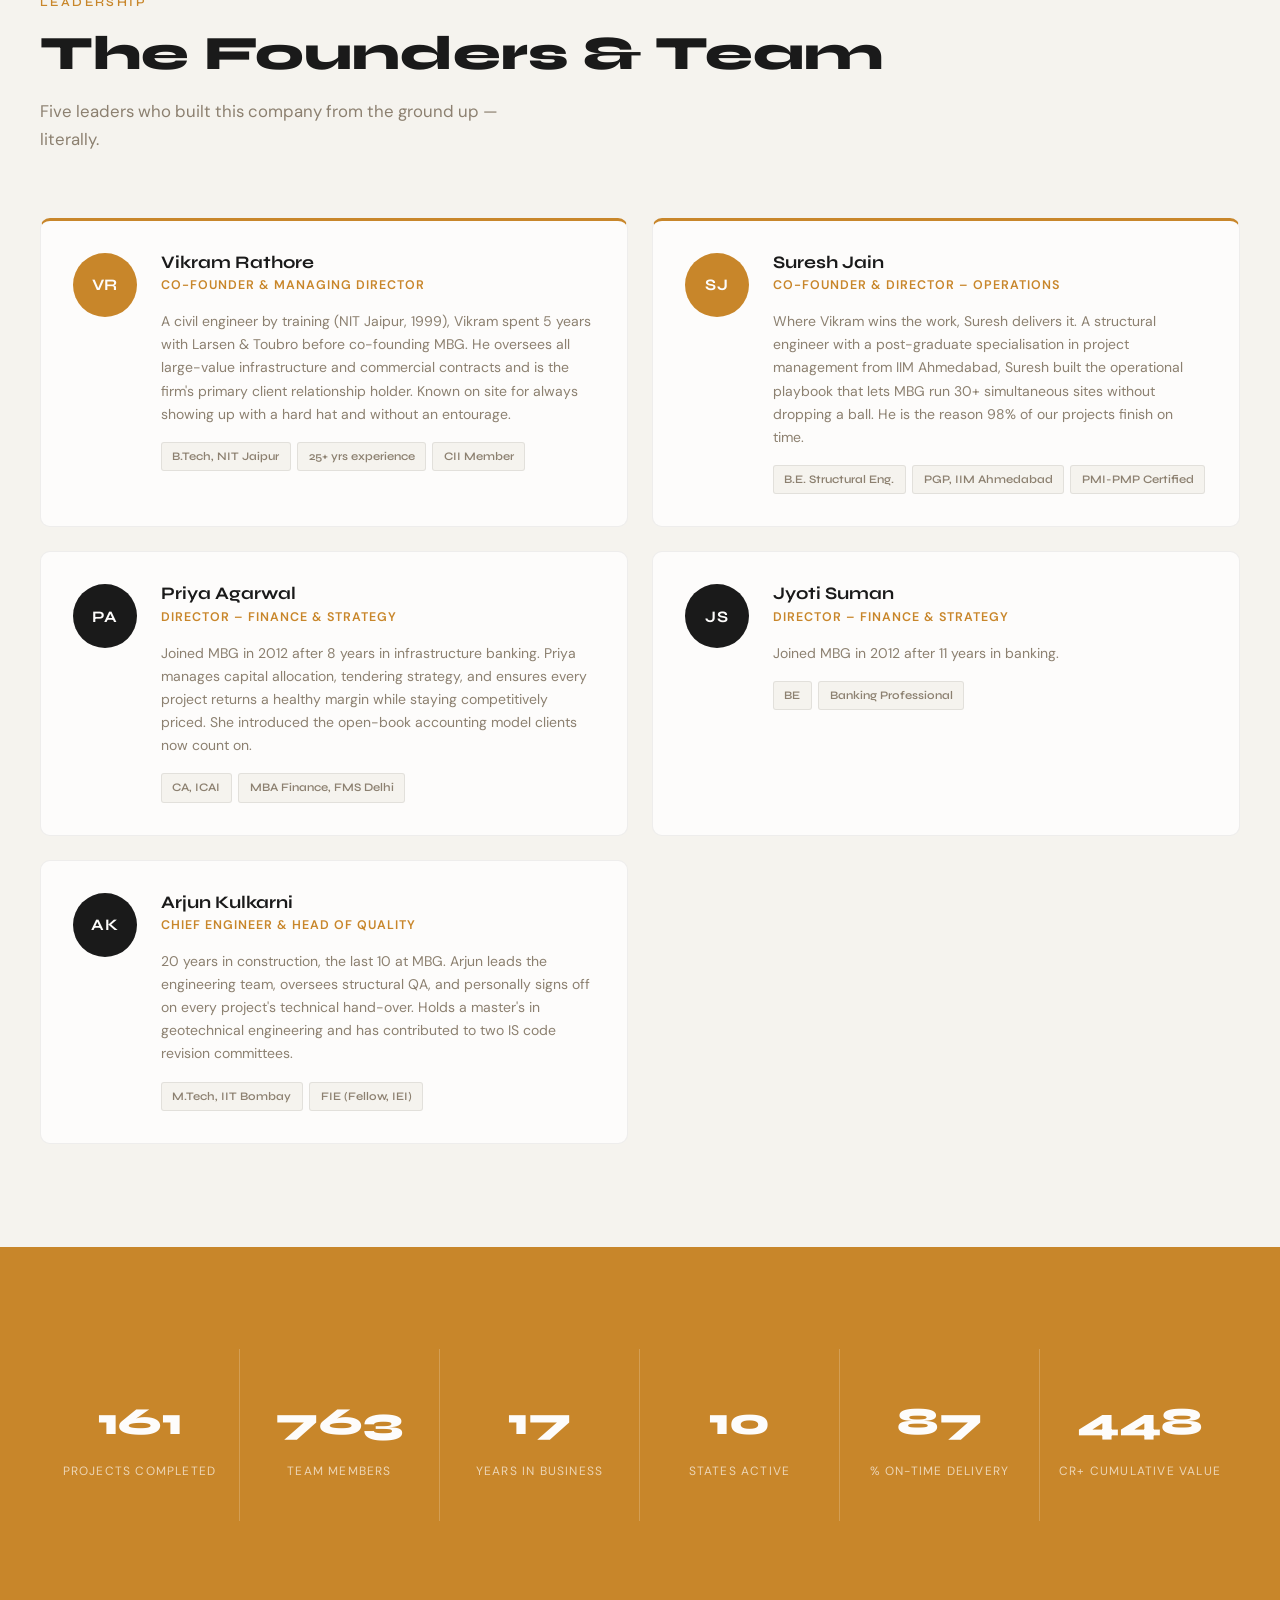
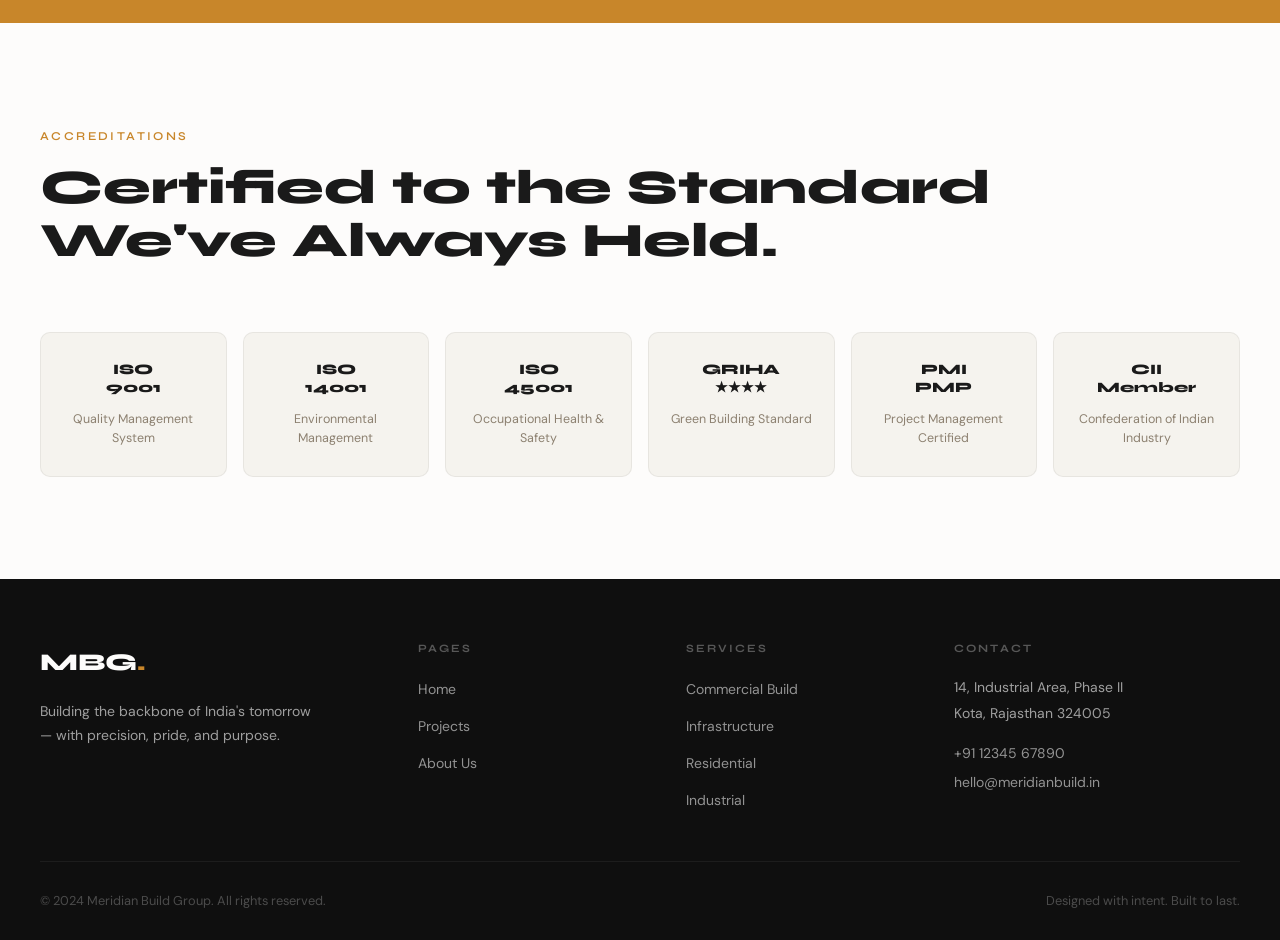
==== commit bd225e28: "initial commit" ====
--- a/about.html
+++ b/about.html
@@ -109,7 +109,7 @@
       <div class="section-head">
         <p class="section-label">Leadership</p>
         <h2 class="section-title">The Founders & Team</h2>
-        <p class="section-desc">Four leaders who built this company from the ground up — literally.</p>
+        <p class="section-desc">Five leaders who built this company from the ground up — literally.</p>
       </div>
       <div class="team__grid">
 
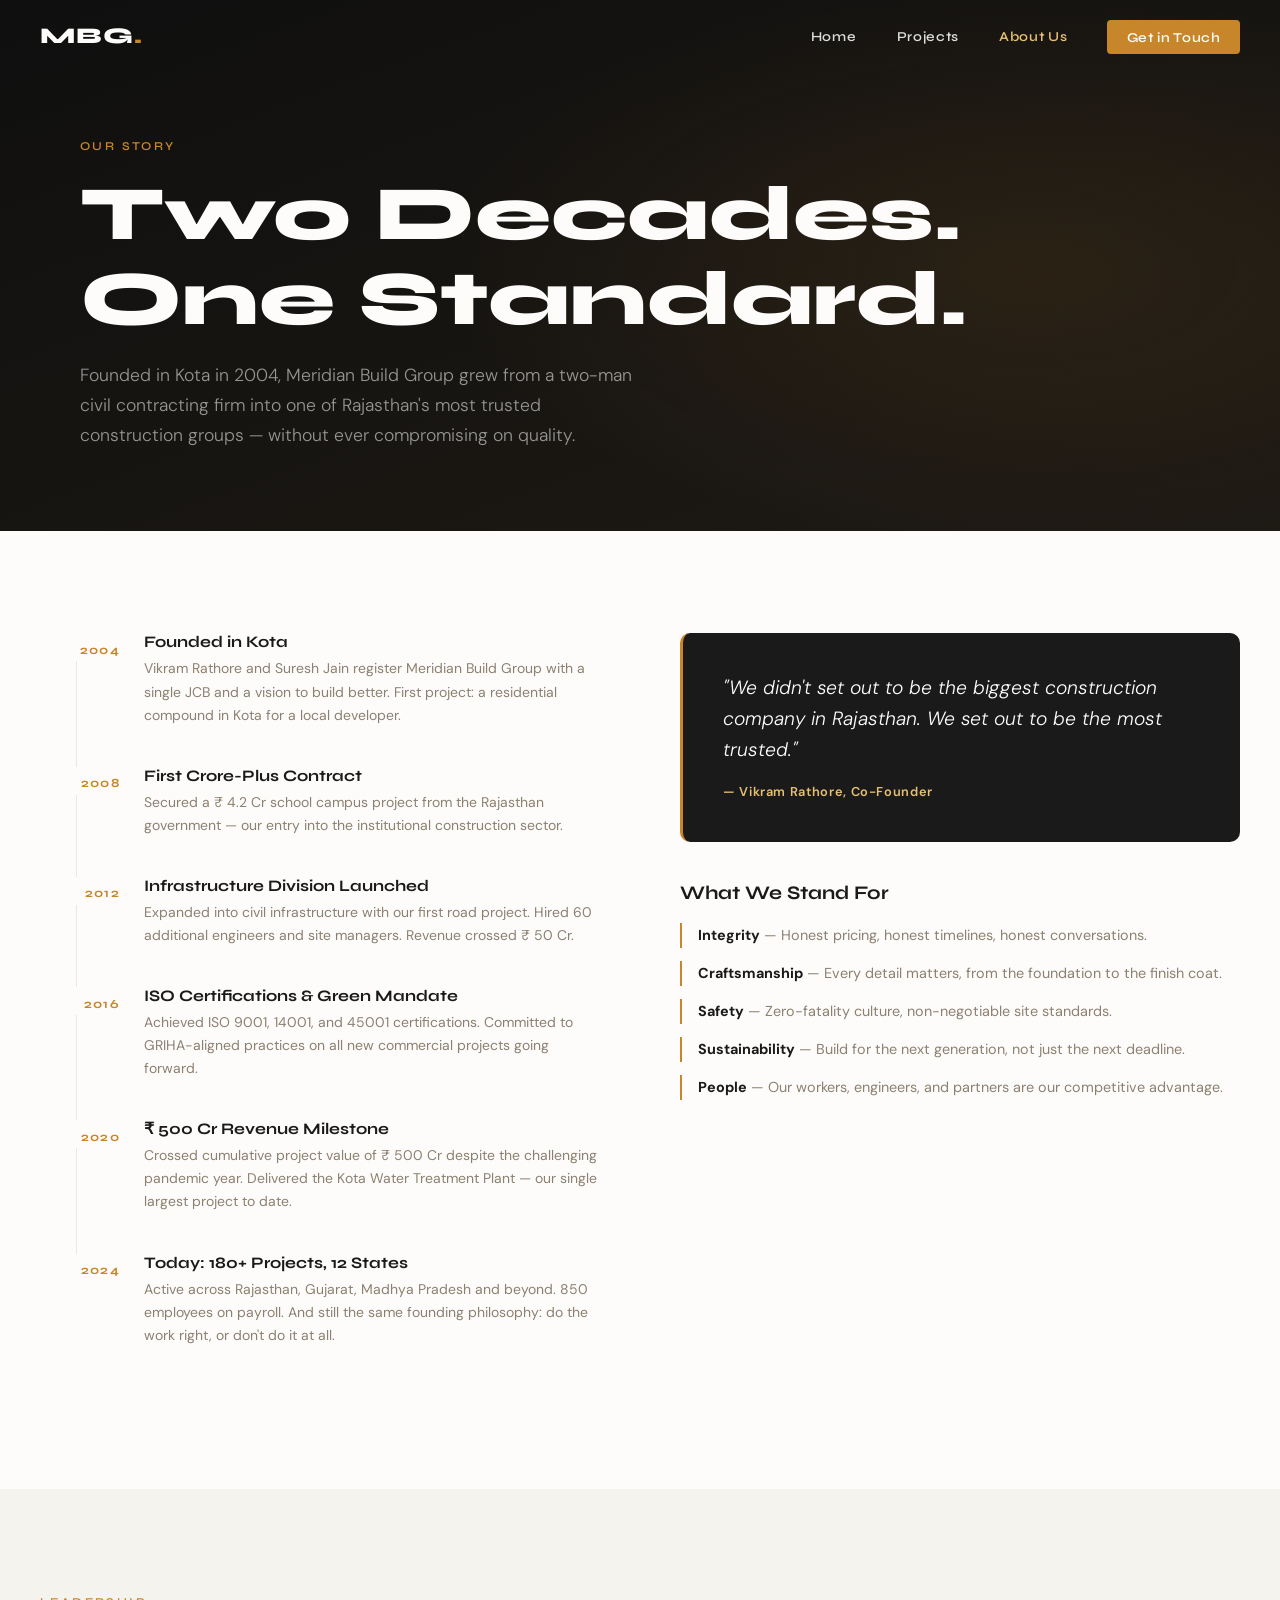
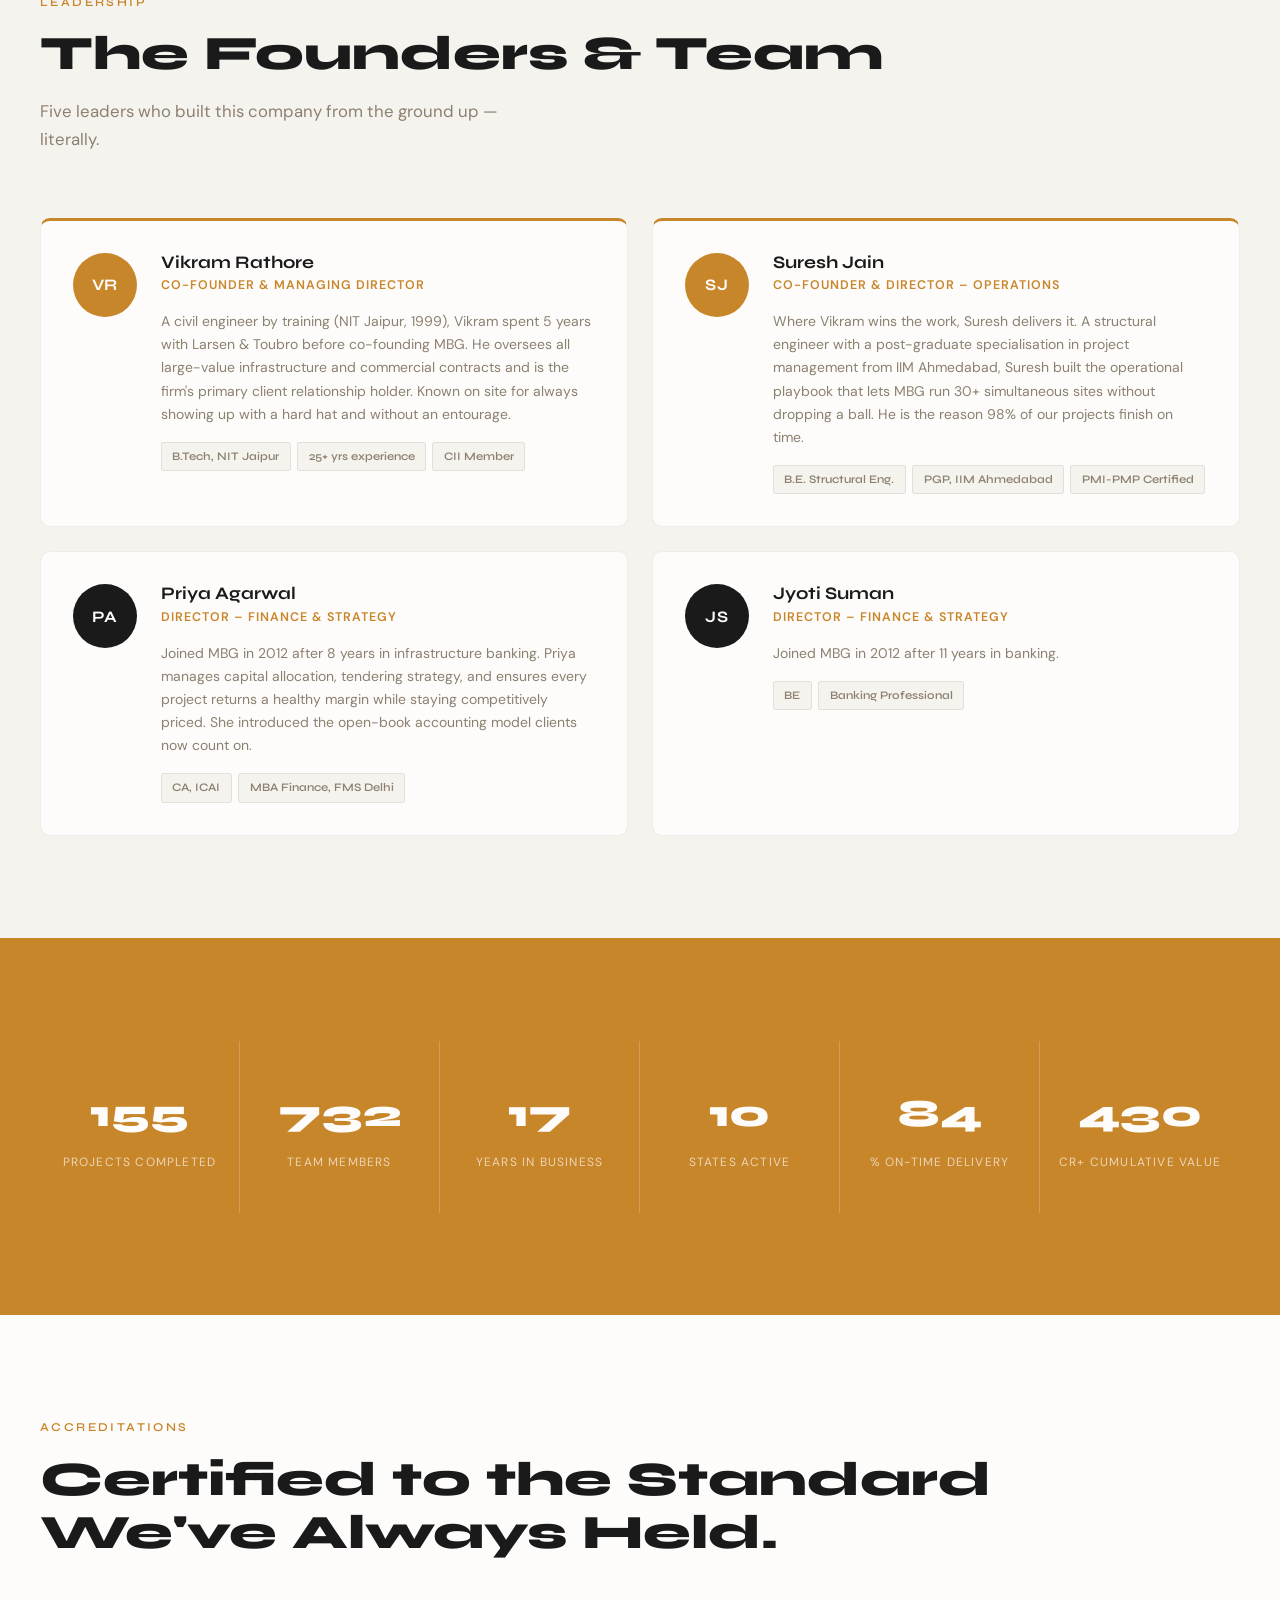
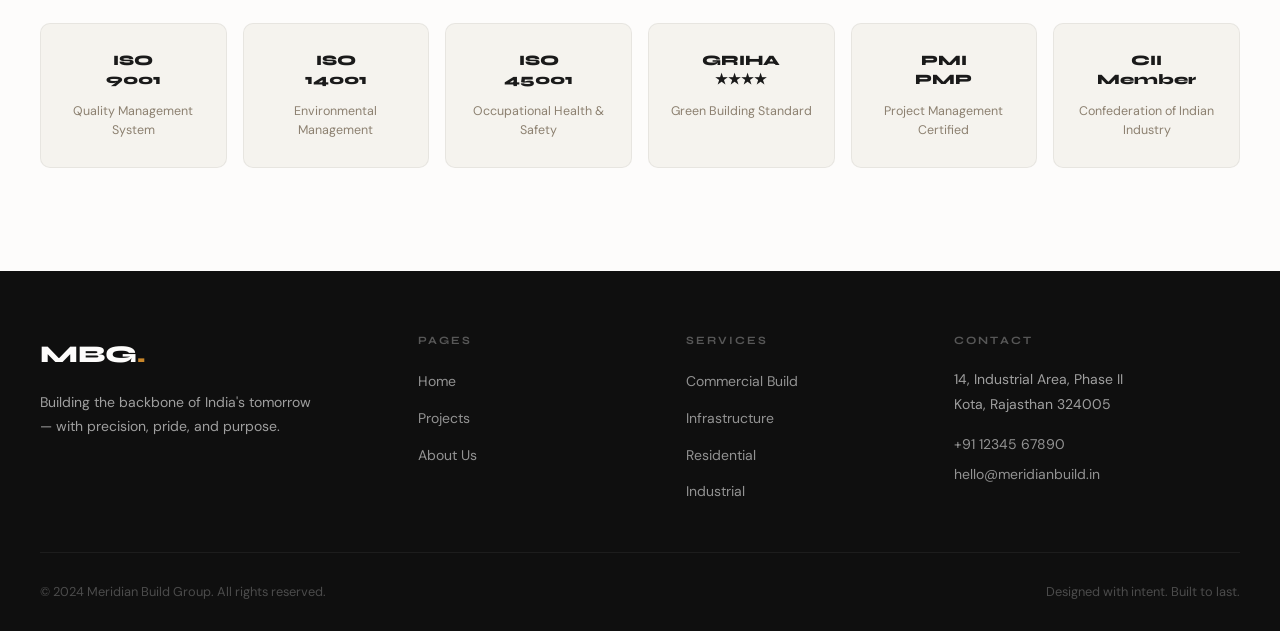
==== commit f2642bbe: "initial commit" ====
--- a/about.html
+++ b/about.html
@@ -184,22 +184,7 @@
 
 
 
-        
-        <div class="team-card">
-          <div class="team-card__avatar">
-            <div class="avatar-placeholder">AK</div>
-          </div>
-          <div class="team-card__info">
-            <h3>Arjun Kulkarni</h3>
-            <span class="team-card__role">Chief Engineer & Head of Quality</span>
-            <p>20 years in construction, the last 10 at MBG. Arjun leads the engineering team, oversees structural QA, and personally signs off on every project's technical hand-over. Holds a master's in geotechnical engineering and has contributed to two IS code revision committees.</p>
-            <div class="team-card__quals">
-              <span>M.Tech, IIT Bombay</span>
-              <span>FIE (Fellow, IEI)</span>
-            </div>
-          </div>
-        </div>
-
+      
       </div>
     </div>
   </section>
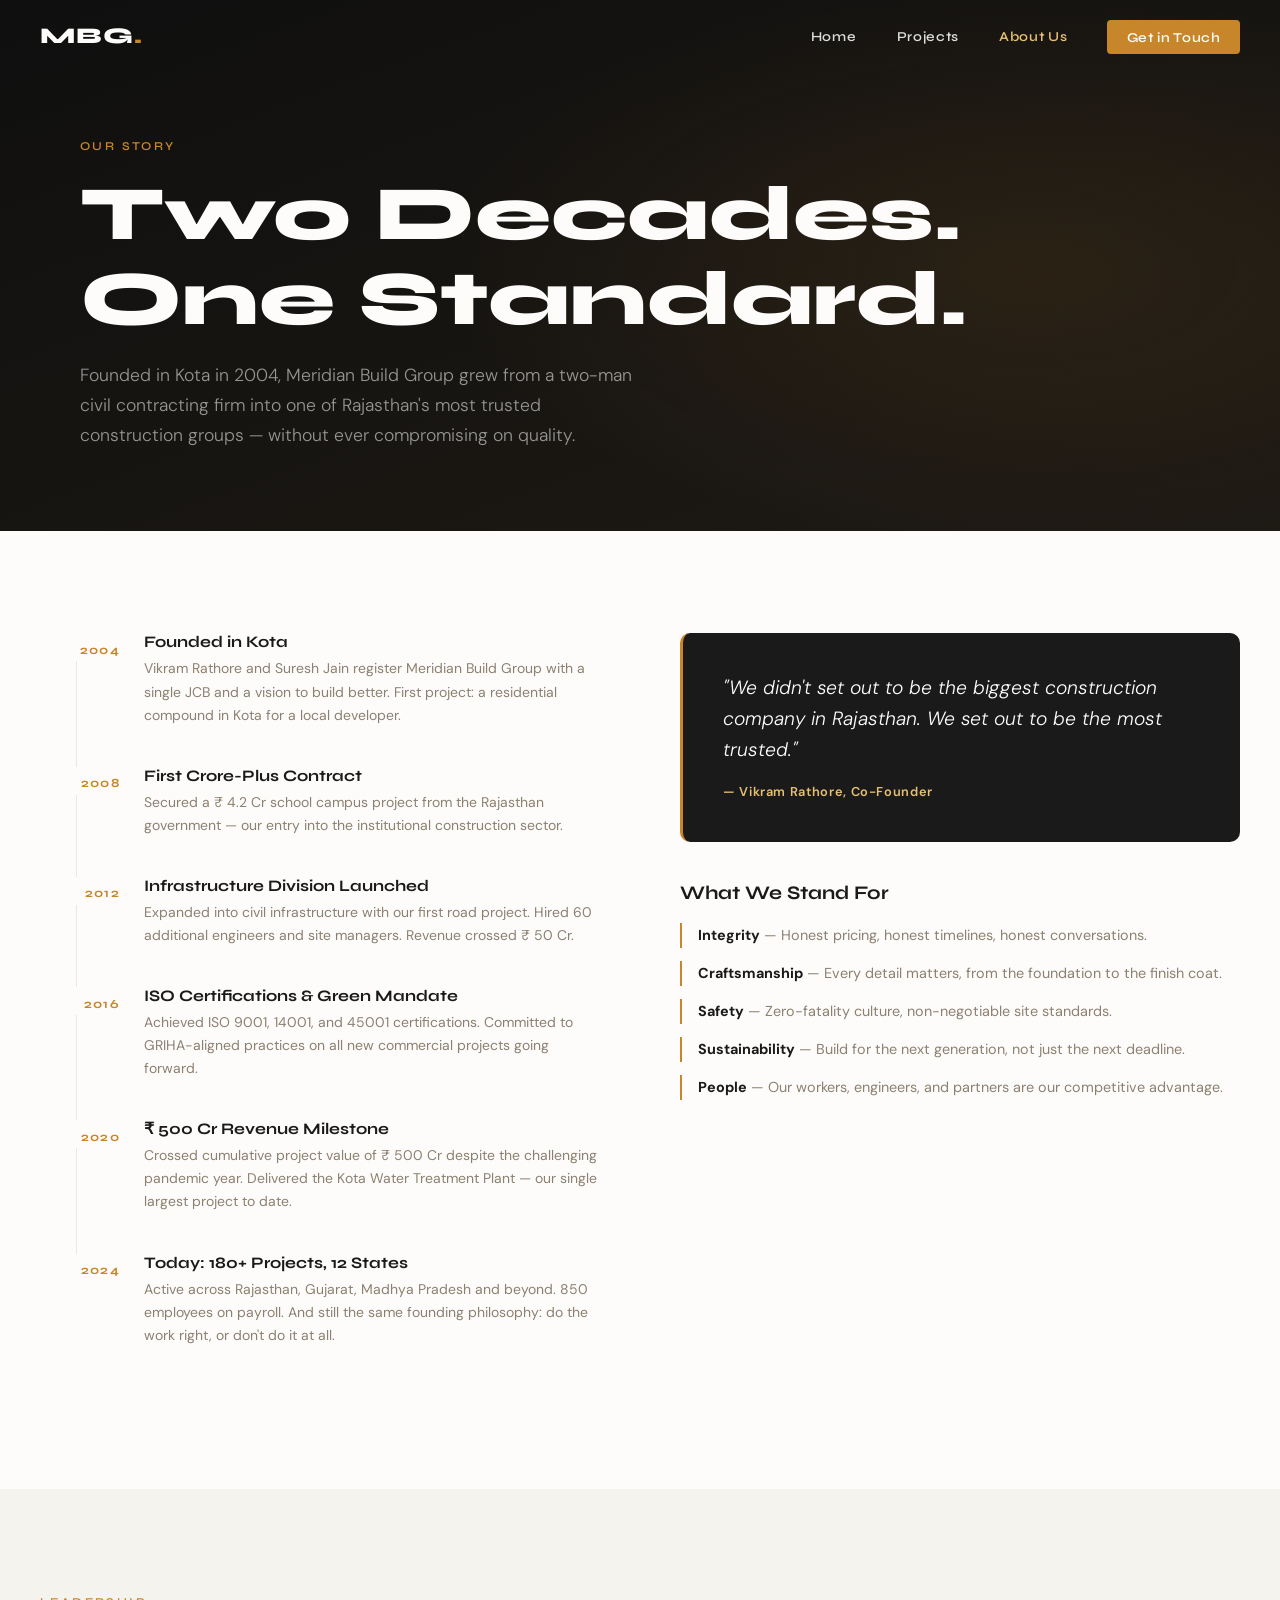
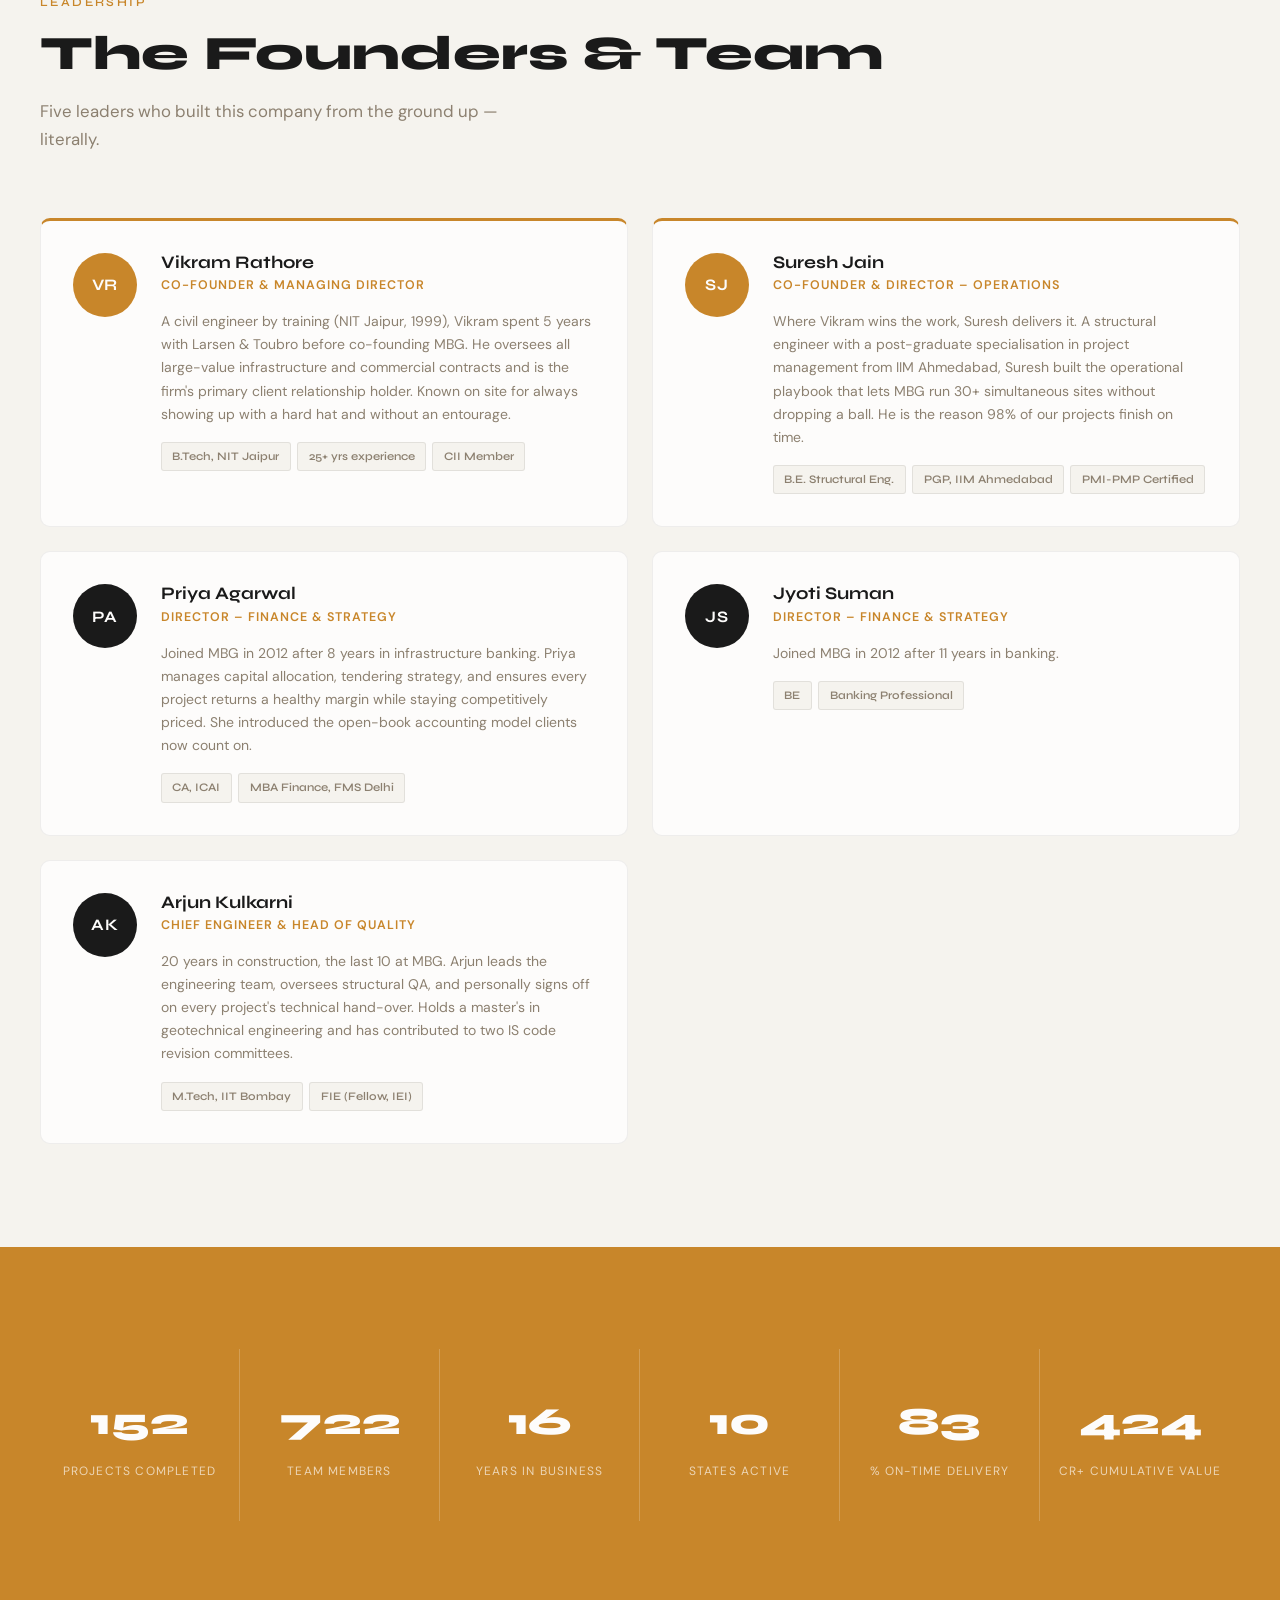
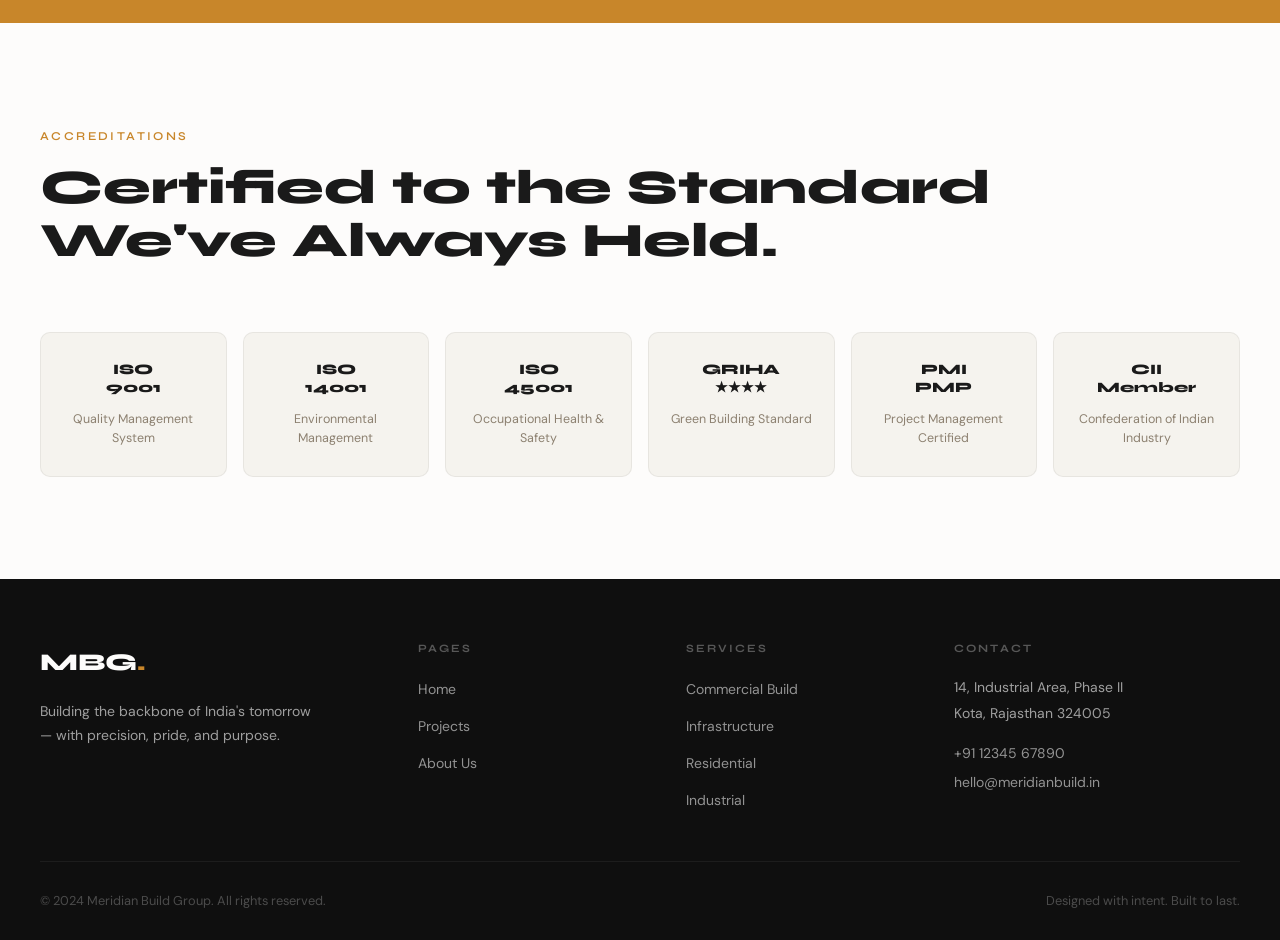
==== commit a2864119: "initial commit" ====
--- a/about.html
+++ b/about.html
@@ -184,7 +184,22 @@
 
 
 
-      
+        
+        <div class="team-card">
+          <div class="team-card__avatar">
+            <div class="avatar-placeholder">AK</div>
+          </div>
+          <div class="team-card__info">
+            <h3>Arjun Kulkarni</h3>
+            <span class="team-card__role">Chief Engineer & Head of Quality</span>
+            <p>20 years in construction, the last 10 at MBG. Arjun leads the engineering team, oversees structural QA, and personally signs off on every project's technical hand-over. Holds a master's in geotechnical engineering and has contributed to two IS code revision committees.</p>
+            <div class="team-card__quals">
+              <span>M.Tech, IIT Bombay</span>
+              <span>FIE (Fellow, IEI)</span>
+            </div>
+          </div>
+        </div>
+
       </div>
     </div>
   </section>
